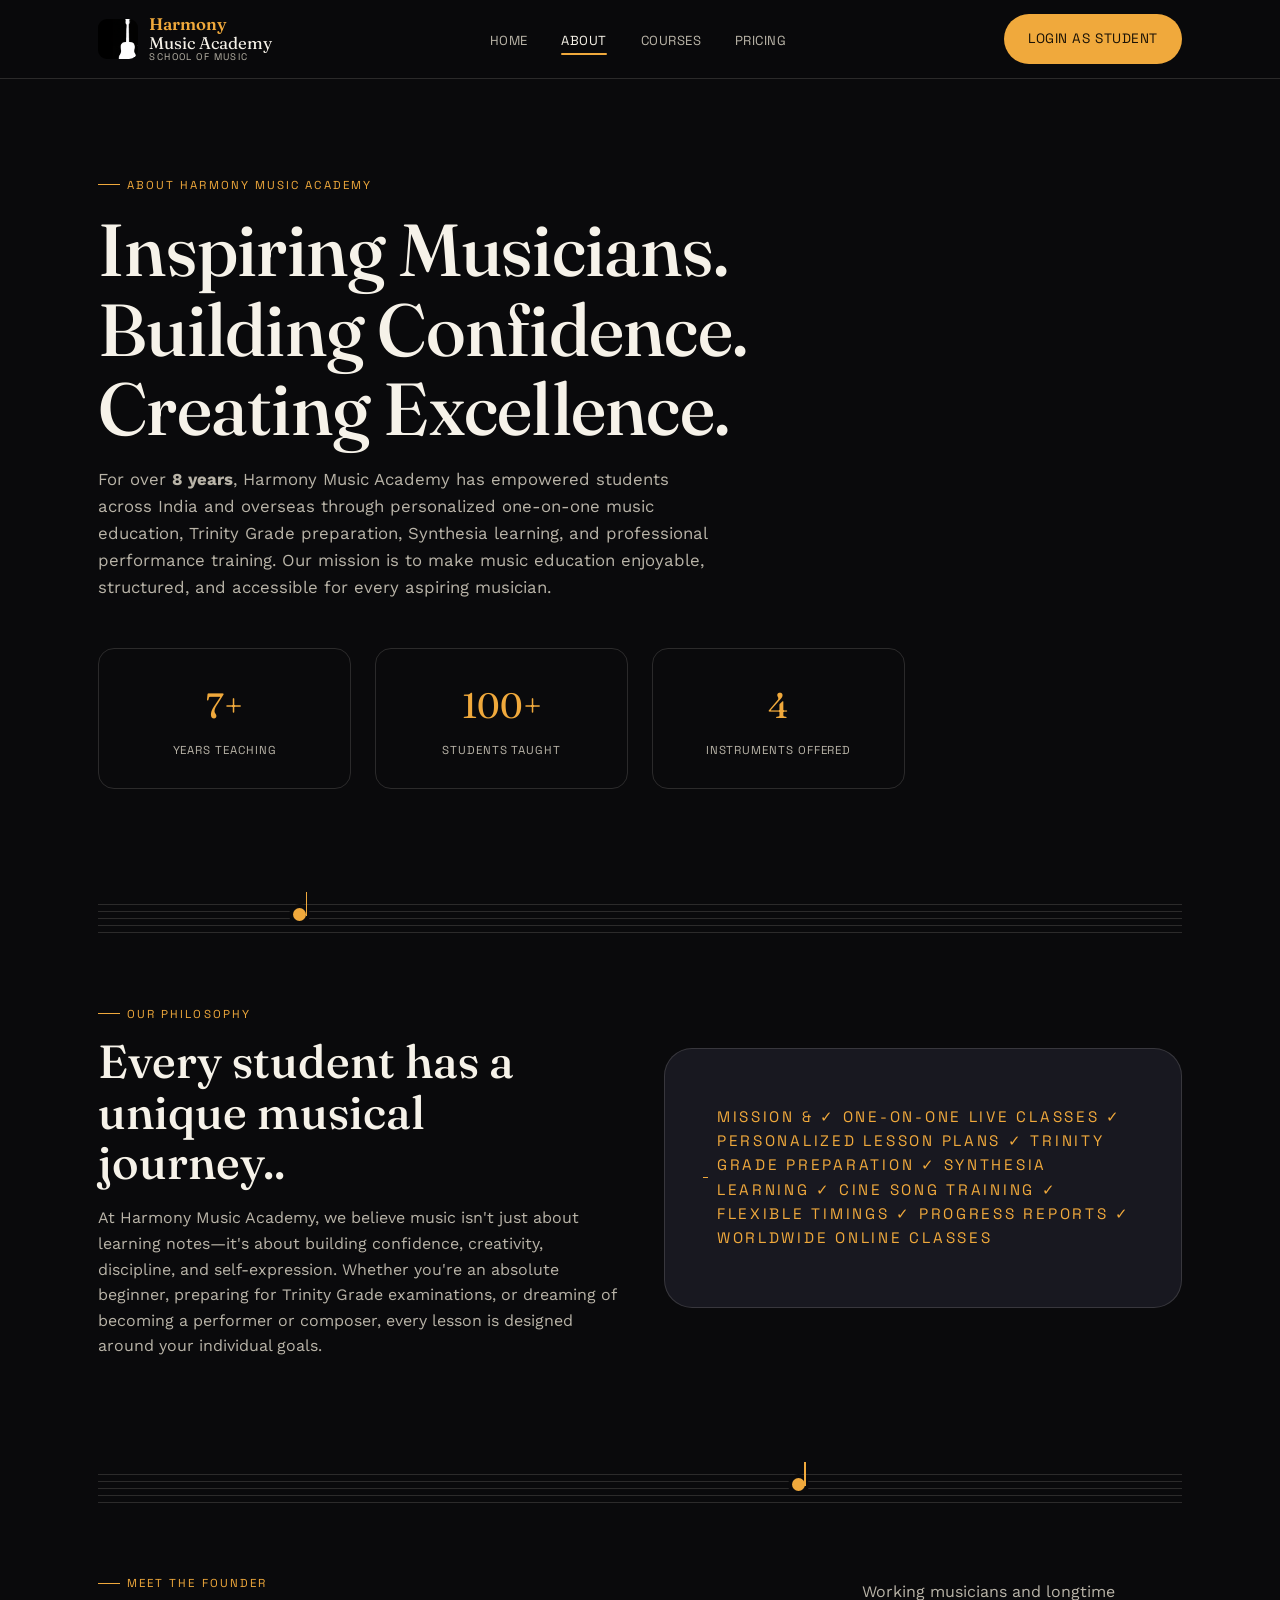
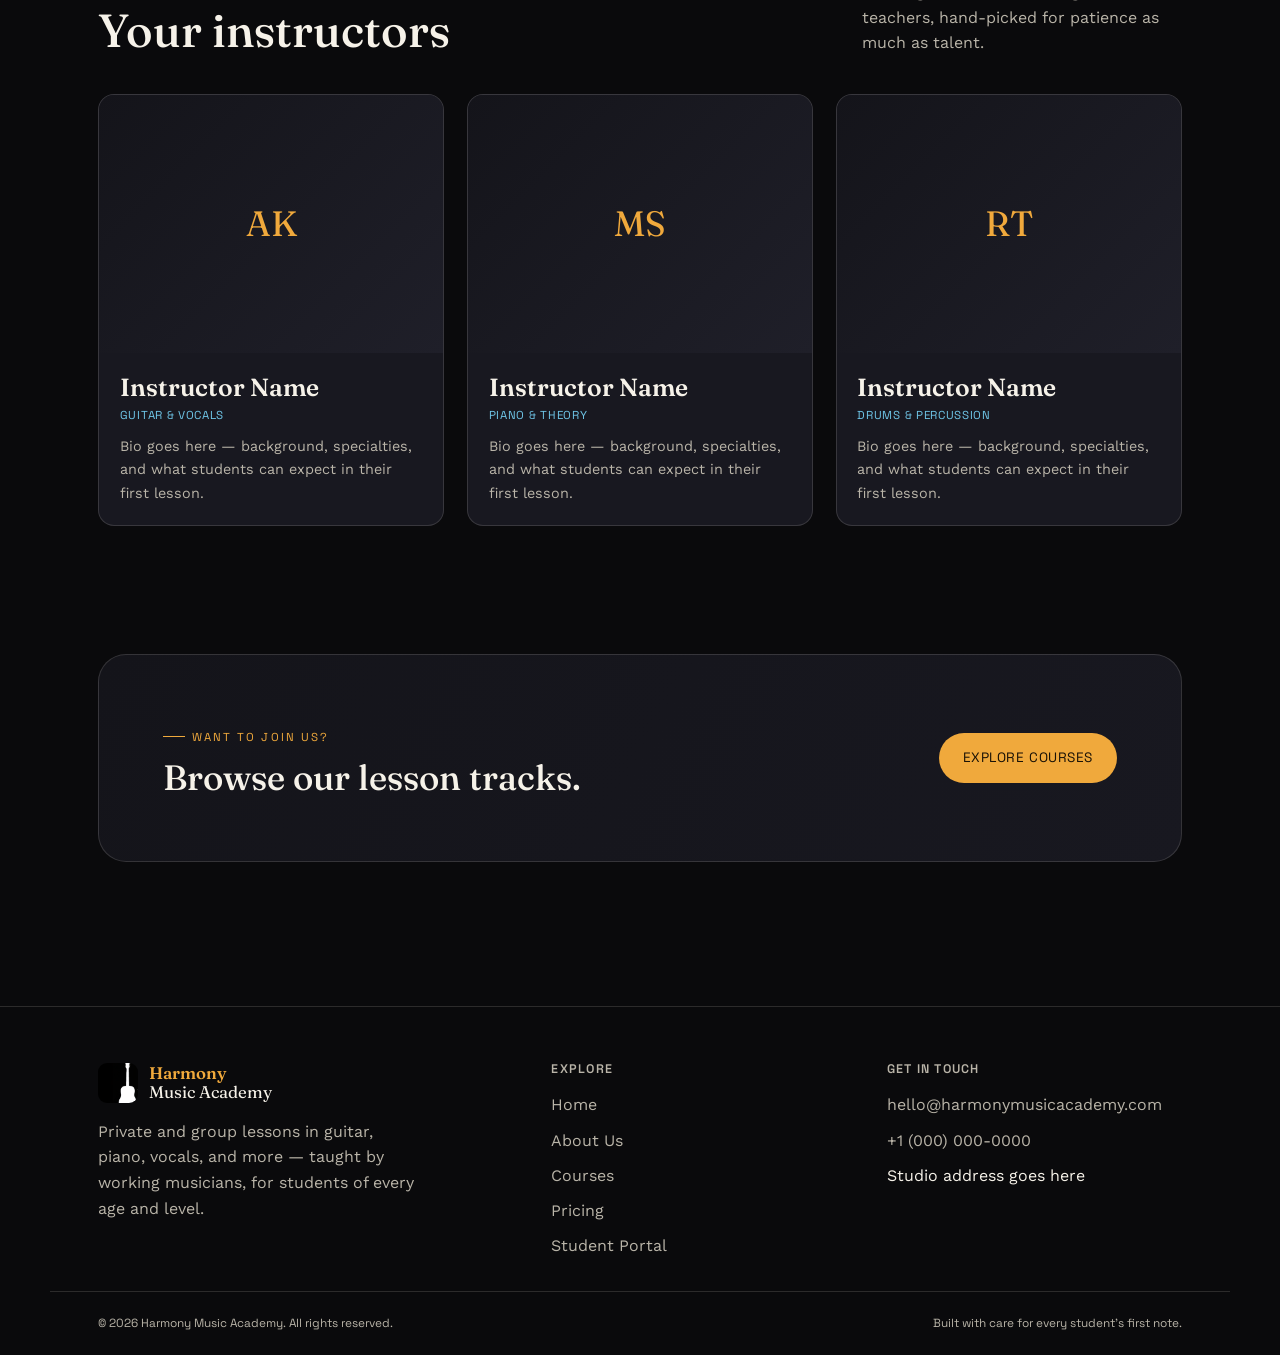
==== about.html @ ecf9c9ae "Update about.html" ====
<!DOCTYPE html>
<html lang="en">
<head>
  <meta charset="UTF-8" />
  <meta name="viewport" content="width=device-width, initial-scale=1.0" />
  <title>About Us — Harmony Music Academy</title>
  <meta name="description" content="The story, mission, and instructors behind Harmony Music Academy." />
  <link rel="icon" href="assets/logo-icon.png" />
  <meta property="og:title" content="Harmony Music Academy" />
  <meta property="og:image" content="assets/logo.png" />
  <meta property="og:type" content="website" />
  <link rel="preconnect" href="https://fonts.googleapis.com">
  <link rel="preconnect" href="https://fonts.gstatic.com" crossorigin>
  <link href="https://fonts.googleapis.com/css2?family=Fraunces:opsz,wght@9..144,400..600&family=Work+Sans:wght@400;500;600&family=Space+Grotesk:wght@400;500&display=swap" rel="stylesheet">
  <link rel="stylesheet" href="css/style.css" />
</head>
<body data-page="about.html">

  <header class="site-header" id="site-header"></header>

  <main>
    <section class="page-hero">
     <span class="eyebrow">About Harmony Music Academy</span>
<h1 style="margin-top:1rem;">
    Inspiring Musicians.<br>
    Building Confidence.<br>
    Creating Excellence.
</h1>

<p class="lede">
    For over <strong>8 years</strong>, Harmony Music Academy has empowered students
    across India and overseas through personalized one-on-one music education,
    Trinity Grade preparation, Synthesia learning, and professional performance
    training. Our mission is to make music education enjoyable, structured,
    and accessible for every aspiring musician.
</p>
    </section>

    <section class="section-pad" style="padding-top:0;">
      <div class="stat-row reveal">
        <!-- EDIT ME: swap in your real numbers -->
        <div class="stat-card"><div class="num">7+</div><div class="label">Years teaching</div></div>
        <div class="stat-card"><div class="num">100+</div><div class="label">Students taught</div></div>
        <div class="stat-card"><div class="num">4</div><div class="label">Instruments offered</div></div>
      </div>
    </section>

    <div class="staff-divider" aria-hidden="true">
      <div class="lines"><span></span><span></span><span></span><span></span><span></span><div class="note" style="left:18%"></div></div>
    </div>

    <section class="section-pad">
      <div class="about-split reveal">
        <div>
          <span class="eyebrow">Our Philosophy</span>
          <h2 style="margin-top:0.9rem;"> Every student has a unique musical journey..</h2>
          <p style="margin-top:1.1rem;">
            <!-- EDIT ME -->
           At Harmony Music Academy, we believe music isn't just about learning notes—it's about building confidence, creativity, discipline, and self-expression.
           Whether you're an absolute beginner, preparing for Trinity Grade examinations, or dreaming of becoming a performer or composer, every lesson is designed around your individual goals.
          </p>
        </div>
        <div style="background:var(--ink-card); border:1px solid var(--line); border-radius:var(--radius-lg); padding:2.4rem; min-height:260px; display:flex; align-items:center; justify-content:center;">
          <span class="eyebrow" style="font-size:0.95rem;">Mission &amp;
✓ One-on-One Live Classes

✓ Personalized Lesson Plans

✓ Trinity Grade Preparation

✓ Synthesia Learning

✓ Cine Song Training

✓ Flexible Timings

✓ Progress Reports

✓ Worldwide Online Classes
          </span>
        </div>
      </div>
    </section>

    <div class="staff-divider" aria-hidden="true">
      <div class="lines"><span></span><span></span><span></span><span></span><span></span><div class="note" style="left:64%"></div></div>
    </div>

    <!-- TEAM — EDIT ME: replace with real instructors (name, role, bio, photo) -->
    <section class="section-pad">
      <div class="section-head reveal">
        <div>
          <span class="eyebrow">Meet the Founder</span>
          <h2 style="margin-top:0.8rem;">Your instructors</h2>
        </div>
        <p style="max-width:320px;">Working musicians and longtime teachers, hand-picked for patience as much as talent.</p>
      </div>
      <div class="team-grid reveal">
        <article class="team-card">
          <div class="team-photo">AK</div>
          <div class="info">
            <h3>Instructor Name</h3>
            <div class="role">Guitar &amp; Vocals</div>
            <p class="bio">Bio goes here — background, specialties, and what students can expect in their first lesson.</p>
          </div>
        </article>
        <article class="team-card">
          <div class="team-photo">MS</div>
          <div class="info">
            <h3>Instructor Name</h3>
            <div class="role">Piano &amp; Theory</div>
            <p class="bio">Bio goes here — background, specialties, and what students can expect in their first lesson.</p>
          </div>
        </article>
        <article class="team-card">
          <div class="team-photo">RT</div>
          <div class="info">
            <h3>Instructor Name</h3>
            <div class="role">Drums &amp; Percussion</div>
            <p class="bio">Bio goes here — background, specialties, and what students can expect in their first lesson.</p>
          </div>
        </article>
      </div>
    </section>

    <section class="section-pad">
      <div class="cta-band reveal">
        <div>
          <span class="eyebrow">Want to join us?</span>
          <h2 style="margin-top:0.8rem; font-size:clamp(1.6rem,3vw,2.2rem);">Browse our lesson tracks.</h2>
        </div>
        <div class="hero-actions" style="margin-top:0;">
          <a href="courses.html" class="btn btn-primary">Explore Courses</a>
        </div>
      </div>
    </section>
  </main>

  <footer class="site-footer" id="site-footer"></footer>

  <script src="js/config.js"></script>
  <script src="js/sheets.js"></script>
  <script src="js/main.js"></script>
</body>
</html>
---- css/style.css ----
/* ===========================================================
   HARMONY MUSIC ACADEMY — Design System
   Palette pulled from the brand mark: ink black, brass gold,
   ivory, and the pale "music-note" blue.
   Signature device: hairline "staff lines" mark every section
   transition, echoing a five-line musical staff.
   =========================================================== */

:root {
  /* Color */
  --ink: #0a0a0c;
  --ink-raised: #14141a;
  --ink-card: #181820;
  --gold: #f0a93c;
  --gold-soft: #f8d9a0;
  --ivory: #f6f2e9;
  --ivory-dim: #b9b4a8;
  --blue-note: #6fc6e8;
  --line: rgba(246, 242, 233, 0.14);
  --line-strong: rgba(246, 242, 233, 0.28);
  --shadow: rgba(0, 0, 0, 0.45);

  /* Type */
  --font-display: 'Fraunces', 'Iowan Old Style', Georgia, serif;
  --font-body: 'Work Sans', -apple-system, BlinkMacSystemFont, sans-serif;
  --font-utility: 'Space Grotesk', monospace;

  /* Layout */
  --max-width: 1180px;
  --gutter: clamp(1.25rem, 4vw, 3rem);
  --radius-sm: 10px;
  --radius-md: 16px;
  --radius-lg: 28px;
  --ease: cubic-bezier(0.16, 1, 0.3, 1);
}

@media (prefers-reduced-motion: reduce) {
  *, *::before, *::after {
    animation-duration: 0.001ms !important;
    animation-iteration-count: 1 !important;
    transition-duration: 0.001ms !important;
    scroll-behavior: auto !important;
  }
}

* { box-sizing: border-box; }
html { scroll-behavior: smooth; }

body {
  margin: 0;
  background: var(--ink);
  color: var(--ivory);
  font-family: var(--font-body);
  font-size: 16px;
  line-height: 1.6;
  -webkit-font-smoothing: antialiased;
}

img { max-width: 100%; display: block; }

a { color: inherit; text-decoration: none; }

:focus-visible {
  outline: 2px solid var(--gold);
  outline-offset: 3px;
  border-radius: 4px;
}

.wrap {
  max-width: var(--max-width);
  margin: 0 auto;
  padding-left: var(--gutter);
  padding-right: var(--gutter);
}

section { position: relative; }

h1, h2, h3, h4 {
  font-family: var(--font-display);
  font-weight: 600;
  line-height: 1.08;
  margin: 0;
  color: var(--ivory);
}

h1 { font-size: clamp(2.6rem, 6vw, 4.6rem); font-weight: 500; letter-spacing: -0.01em; }
h2 { font-size: clamp(1.9rem, 4vw, 2.9rem); font-weight: 500; }
h3 { font-size: clamp(1.25rem, 2.2vw, 1.55rem); font-weight: 600; }

p { margin: 0; color: var(--ivory-dim); }

.italic-accent { font-style: italic; color: var(--gold); }

.eyebrow {
  font-family: var(--font-utility);
  text-transform: uppercase;
  letter-spacing: 0.18em;
  font-size: 0.72rem;
  color: var(--gold);
  display: inline-flex;
  align-items: center;
  gap: 0.6em;
}
.eyebrow::before {
  content: '';
  width: 22px;
  height: 1px;
  background: var(--gold);
  display: inline-block;
}

/* ===================== BUTTONS ===================== */
.btn {
  font-family: var(--font-utility);
  font-size: 0.85rem;
  letter-spacing: 0.04em;
  text-transform: uppercase;
  display: inline-flex;
  align-items: center;
  justify-content: center;
  gap: 0.5em;
  padding: 0.95em 1.7em;
  border-radius: 999px;
  border: 1px solid transparent;
  cursor: pointer;
  transition: transform 0.35s var(--ease), background 0.3s, color 0.3s, border-color 0.3s;
  white-space: nowrap;
}
.btn:hover { transform: translateY(-2px); }

.btn-primary {
  background: var(--gold);
  color: #1a1206;
}
.btn-primary:hover { background: var(--gold-soft); }

.btn-outline {
  background: transparent;
  color: var(--ivory);
  border-color: var(--line-strong);
}
.btn-outline:hover { border-color: var(--gold); color: var(--gold); }

.btn-ghost {
  background: transparent;
  color: var(--blue-note);
  padding: 0.5em 0;
}
.btn-ghost::after { content: '→'; margin-left: 0.4em; transition: margin-left 0.3s; }
.btn-ghost:hover::after { margin-left: 0.7em; }

/* ===================== NAV ===================== */
.site-header {
  position: sticky;
  top: 0;
  z-index: 100;
  background: rgba(10, 10, 12, 0.82);
  backdrop-filter: blur(14px);
  border-bottom: 1px solid var(--line);
}
.nav {
  display: flex;
  align-items: center;
  justify-content: space-between;
  padding: 0.9rem var(--gutter);
  max-width: var(--max-width);
  margin: 0 auto;
}
.nav-brand { display: flex; align-items: center; gap: 0.7rem; }
.nav-brand img { height: 40px; width: 40px; border-radius: 9px; }
.nav-brand-text { font-family: var(--font-display); font-size: 1.05rem; line-height: 1.1; }
.nav-brand-text strong { color: var(--gold); font-weight: 600; }
.nav-brand-text span { display: block; font-family: var(--font-utility); font-size: 0.6rem; letter-spacing: 0.15em; color: var(--ivory-dim); text-transform: uppercase; }

.nav-links {
  display: flex;
  align-items: center;
  gap: 2.1rem;
  list-style: none;
  margin: 0; padding: 0;
}
.nav-links a {
  font-family: var(--font-utility);
  font-size: 0.82rem;
  letter-spacing: 0.04em;
  text-transform: uppercase;
  color: var(--ivory-dim);
  position: relative;
  padding: 0.3rem 0;
  transition: color 0.25s;
}
.nav-links a:hover, .nav-links a.active { color: var(--ivory); }
.nav-links a.active::after {
  content: '';
  position: absolute;
  left: 0; right: 0; bottom: -2px;
  height: 2px;
  background: var(--gold);
  border-radius: 2px;
}

.nav-actions { display: flex; align-items: center; gap: 1rem; }
.nav-toggle {
  display: none;
  background: none; border: 1px solid var(--line-strong); border-radius: 8px;
  color: var(--ivory); width: 42px; height: 42px; cursor: pointer; font-size: 1.1rem;
}

@media (max-width: 880px) {
  .nav-links { position: fixed; inset: 64px 0 0 0; flex-direction: column; justify-content: flex-start; padding: 2.5rem var(--gutter); gap: 1.6rem; background: var(--ink); transform: translateX(100%); transition: transform 0.4s var(--ease); }
  .nav-links.open { transform: translateX(0); }
  .nav-links a { font-size: 1.1rem; }
  .nav-toggle { display: inline-flex; align-items: center; justify-content: center; }
  .nav-actions .btn-primary { display: none; }
  .nav-links .mobile-portal-btn { display: inline-flex; margin-top: 0.5rem; }
}
@media (min-width: 881px) {
  .mobile-portal-btn { display: none; }
}

/* ===================== STAFF-LINE DIVIDER (signature device) ===================== */
.staff-divider {
  display: flex;
  flex-direction: column;
  gap: 6px;
  max-width: var(--max-width);
  margin: 0 auto;
  padding: 3.2rem var(--gutter) 0;
}
.staff-divider .lines { position: relative; height: 28px; }
.staff-divider .lines span {
  position: absolute;
  left: 0; right: 0;
  height: 1px;
  background: var(--line);
}
.staff-divider .lines span:nth-child(1) { top: 0; }
.staff-divider .lines span:nth-child(2) { top: 7px; }
.staff-divider .lines span:nth-child(3) { top: 14px; }
.staff-divider .lines span:nth-child(4) { top: 21px; }
.staff-divider .lines span:nth-child(5) { top: 28px; }
.staff-divider .note {
  position: absolute;
  top: 4px;
  width: 13px; height: 13px;
  background: var(--gold);
  border-radius: 50%;
  box-shadow: 0 0 0 4px var(--ink);
}
.staff-divider .note::after {
  content: '';
  position: absolute;
  right: -1px; top: -16px;
  width: 1.5px; height: 24px;
  background: var(--gold);
}

/* ===================== EQUALIZER (hero signature motion) ===================== */
.equalizer { display: flex; align-items: flex-end; gap: 5px; height: 90px; }
.equalizer span {
  width: 5px;
  border-radius: 3px;
  background: linear-gradient(180deg, var(--gold), var(--blue-note));
  animation: bounce 1.4s ease-in-out infinite;
}
.equalizer span:nth-child(odd) { animation-duration: 1.1s; }
.equalizer span:nth-child(1){ animation-delay: -0.1s; }
.equalizer span:nth-child(2){ animation-delay: -0.7s; }
.equalizer span:nth-child(3){ animation-delay: -0.3s; }
.equalizer span:nth-child(4){ animation-delay: -1.0s; }
.equalizer span:nth-child(5){ animation-delay: -0.5s; }
.equalizer span:nth-child(6){ animation-delay: -0.9s; }
.equalizer span:nth-child(7){ animation-delay: -0.2s; }
.equalizer span:nth-child(8){ animation-delay: -0.6s; }
@keyframes bounce {
  0%, 100% { height: 14%; opacity: 0.55; }
  50% { height: 100%; opacity: 1; }
}

/* ===================== HERO ===================== */
.hero {
  padding: clamp(3.5rem, 8vw, 7rem) var(--gutter) 4rem;
  display: grid;
  grid-template-columns: 1.2fr 0.8fr;
  gap: 3rem;
  align-items: center;
  max-width: var(--max-width);
  margin: 0 auto;
}
.hero-copy p.lede { font-size: 1.1rem; max-width: 480px; margin-top: 1.3rem; }
.hero-actions { display: flex; gap: 1rem; margin-top: 2.2rem; flex-wrap: wrap; }
.hero-visual {
  background: radial-gradient(circle at 30% 20%, rgba(240,169,60,0.16), transparent 60%), var(--ink-raised);
  border: 1px solid var(--line);
  border-radius: var(--radius-lg);
  padding: 2.4rem;
  display: flex;
  flex-direction: column;
  justify-content: space-between;
  min-height: 320px;
}
.hero-visual .tag { font-family: var(--font-utility); font-size: 0.7rem; letter-spacing: 0.15em; text-transform: uppercase; color: var(--ivory-dim); }
@media (max-width: 880px) {
  .hero { grid-template-columns: 1fr; }
}

/* ===================== SECTION HEADERS ===================== */
.section-head { display: flex; justify-content: space-between; align-items: flex-end; gap: 1.5rem; margin-bottom: 2.4rem; flex-wrap: wrap; }
.section-pad { padding: 4rem var(--gutter); max-width: var(--max-width); margin: 0 auto; }

/* ===================== NEWS ===================== */
.news-scroll {
  display: flex;
  gap: 1.4rem;
  overflow-x: auto;
  padding-bottom: 1rem;
  scroll-snap-type: x proximity;
}
.news-scroll::-webkit-scrollbar { height: 6px; }
.news-scroll::-webkit-scrollbar-thumb { background: var(--line-strong); border-radius: 6px; }

.news-card {
  flex: 0 0 320px;
  scroll-snap-align: start;
  background: var(--ink-card);
  border: 1px solid var(--line);
  border-radius: var(--radius-md);
  padding: 1.7rem;
  transition: border-color 0.3s, transform 0.3s var(--ease);
}
.news-card:hover { border-color: var(--line-strong); transform: translateY(-4px); }
.news-card .date { font-family: var(--font-utility); font-size: 0.72rem; letter-spacing: 0.1em; text-transform: uppercase; color: var(--blue-note); }
.news-card h3 { margin-top: 0.7rem; }
.news-card .subtitle { color: var(--gold-soft); font-size: 0.92rem; margin-top: 0.3rem; }
.news-card p.desc { margin-top: 0.8rem; font-size: 0.93rem; }

.empty-state {
  border: 1px dashed var(--line-strong);
  border-radius: var(--radius-md);
  padding: 2.2rem;
  color: var(--ivory-dim);
  font-size: 0.92rem;
}

/* ===================== TESTIMONIALS ===================== */
.testi-grid {
  display: grid;
  grid-template-columns: repeat(3, 1fr);
  gap: 1.4rem;
}
@media (max-width: 980px) { .testi-grid { grid-template-columns: repeat(2, 1fr); } }
@media (max-width: 640px) { .testi-grid { grid-template-columns: 1fr; } }

.testi-card {
  background: var(--ink-card);
  border: 1px solid var(--line);
  border-radius: var(--radius-md);
  padding: 1.8rem;
}
.testi-card .stars { color: var(--gold); letter-spacing: 0.1em; font-size: 0.95rem; }
.testi-card .quote { margin-top: 0.9rem; font-size: 0.97rem; color: var(--ivory); }
.testi-card .name { margin-top: 1.1rem; font-family: var(--font-utility); font-size: 0.78rem; letter-spacing: 0.05em; color: var(--ivory-dim); text-transform: uppercase; }

.testi-card { display: flex; flex-direction: column; }
.testi-card .quote { flex: 1; }
.testi-foot { display: flex; align-items: center; justify-content: space-between; margin-top: 1.1rem; gap: 1rem; }

.video-pill {
  flex: 0 0 auto;
  display: inline-flex;
  align-items: center;
  gap: 0.45em;
  background: rgba(240,169,60,0.12);
  border: 1px solid rgba(240,169,60,0.4);
  color: var(--gold-soft);
  font-family: var(--font-utility);
  font-size: 0.68rem;
  letter-spacing: 0.06em;
  text-transform: uppercase;
  padding: 0.5em 0.9em;
  border-radius: 999px;
  cursor: pointer;
  transition: background 0.25s, transform 0.25s;
}
.video-pill:hover { background: rgba(240,169,60,0.22); transform: translateY(-1px); }
.video-pill .dot {
  width: 8px; height: 8px; border-radius: 50%;
  background: var(--gold);
}

.video-row {
  display: flex;
  gap: 1.6rem;
  margin-top: 2.6rem;
  flex-wrap: wrap;
}
.vinyl {
  position: relative;
  width: 150px;
  height: 150px;
  border-radius: 50%;
  background:
    radial-gradient(circle at center, var(--ink-card) 0 22%, transparent 22.3%),
    repeating-radial-gradient(circle, #1d1d26 0 2px, #14141a 2px 4px);
  border: 1px solid var(--line-strong);
  cursor: pointer;
  display: flex;
  align-items: center;
  justify-content: center;
  transition: transform 0.35s var(--ease);
  flex: 0 0 auto;
}
.vinyl:hover { transform: scale(1.05) rotate(8deg); }
.vinyl .play-icon {
  width: 0; height: 0;
  border-top: 9px solid transparent;
  border-bottom: 9px solid transparent;
  border-left: 14px solid var(--gold);
  z-index: 2;
}
.vinyl .label {
  position: absolute;
  bottom: -1.7rem;
  left: 50%; transform: translateX(-50%);
  font-family: var(--font-utility);
  font-size: 0.72rem;
  color: var(--ivory-dim);
  white-space: nowrap;
  text-transform: uppercase;
  letter-spacing: 0.04em;
}

.modal-overlay {
  position: fixed; inset: 0;
  background: rgba(5,5,7,0.88);
  display: none;
  align-items: center;
  justify-content: center;
  z-index: 1000;
  padding: var(--gutter);
}
.modal-overlay.open { display: flex; }
.modal-box {
  width: min(900px, 100%);
  aspect-ratio: 16/9;
  background: #000;
  border-radius: var(--radius-md);
  overflow: hidden;
  border: 1px solid var(--line-strong);
  position: relative;
}
.modal-box iframe { width: 100%; height: 100%; border: 0; }
.modal-close {
  position: absolute;
  top: -3rem; right: 0;
  background: none; border: 1px solid var(--line-strong); color: var(--ivory);
  width: 38px; height: 38px; border-radius: 50%; cursor: pointer; font-size: 1rem;
}

/* ===================== CTA BAND ===================== */
.cta-band {
  margin: 0 auto;
  max-width: var(--max-width);
  background: linear-gradient(120deg, var(--ink-raised), var(--ink-card));
  border: 1px solid var(--line);
  border-radius: var(--radius-lg);
  padding: clamp(2.4rem, 5vw, 4rem);
  display: flex;
  justify-content: space-between;
  align-items: center;
  gap: 2rem;
  flex-wrap: wrap;
}

/* ===================== FOOTER ===================== */
.site-footer { border-top: 1px solid var(--line); margin-top: 5rem; }
.footer-grid {
  display: grid;
  grid-template-columns: 1.4fr 1fr 1fr;
  gap: 2.5rem;
  padding: 3.5rem var(--gutter) 2rem;
  max-width: var(--max-width);
  margin: 0 auto;
}
@media (max-width: 720px) { .footer-grid { grid-template-columns: 1fr; } }
.footer-grid h4 { font-family: var(--font-utility); font-size: 0.78rem; letter-spacing: 0.1em; text-transform: uppercase; color: var(--ivory-dim); margin-bottom: 1rem; }
.footer-grid ul { list-style: none; margin: 0; padding: 0; display: flex; flex-direction: column; gap: 0.6rem; }
.footer-grid ul a { color: var(--ivory-dim); transition: color 0.25s; }
.footer-grid ul a:hover { color: var(--gold); }
.footer-bottom {
  border-top: 1px solid var(--line);
  padding: 1.4rem var(--gutter);
  max-width: var(--max-width);
  margin: 0 auto;
  display: flex;
  justify-content: space-between;
  flex-wrap: wrap;
  gap: 0.8rem;
  font-family: var(--font-utility);
  font-size: 0.74rem;
  color: var(--ivory-dim);
}

/* ===================== GENERIC PAGE HERO (sub-pages) ===================== */
.page-hero {
  padding: clamp(3rem, 7vw, 5.5rem) var(--gutter) 3rem;
  max-width: var(--max-width);
  margin: 0 auto;
}
.page-hero p.lede { max-width: 620px; margin-top: 1.1rem; font-size: 1.05rem; }

/* ===================== COURSES ===================== */
.course-grid {
  display: grid;
  grid-template-columns: repeat(3, 1fr);
  gap: 1.4rem;
}
@media (max-width: 980px) { .course-grid { grid-template-columns: repeat(2, 1fr); } }
@media (max-width: 640px) { .course-grid { grid-template-columns: 1fr; } }

.course-card {
  background: var(--ink-card);
  border: 1px solid var(--line);
  border-radius: var(--radius-md);
  padding: 1.9rem;
  transition: border-color 0.3s, transform 0.3s var(--ease);
}
.course-card:hover { border-color: var(--gold); transform: translateY(-4px); }
.course-card .track {
  font-family: var(--font-utility);
  font-size: 0.7rem;
  letter-spacing: 0.12em;
  text-transform: uppercase;
  color: var(--blue-note);
}
.course-card h3 { margin-top: 0.6rem; }
.course-card .meta-list { list-style: none; margin: 1.1rem 0 0; padding: 0; display: flex; flex-direction: column; gap: 0.5rem; }
.course-card .meta-list li { display: flex; justify-content: space-between; gap: 1rem; font-size: 0.88rem; border-top: 1px solid var(--line); padding-top: 0.5rem; }
.course-card .meta-list li span:first-child { color: var(--ivory-dim); font-family: var(--font-utility); font-size: 0.72rem; text-transform: uppercase; letter-spacing: 0.05em; }
.course-card .meta-list li span:last-child { color: var(--ivory); text-align: right; }

/* ===================== PRICING ===================== */
.pricing-grid {
  display: grid;
  grid-template-columns: repeat(3, 1fr);
  gap: 1.5rem;
  align-items: stretch;
}
@media (max-width: 980px) { .pricing-grid { grid-template-columns: repeat(2, 1fr); } }
@media (max-width: 640px) { .pricing-grid { grid-template-columns: 1fr; } }

.price-card {
  background: var(--ink-card);
  border: 1px solid var(--line);
  border-top: 3px solid var(--gold);
  border-radius: var(--radius-md);
  padding: 2.2rem;
  display: flex;
  flex-direction: column;
}
.price-card .level { font-family: var(--font-utility); text-transform: uppercase; letter-spacing: 0.1em; font-size: 0.78rem; color: var(--blue-note); }
.price-card .price { font-family: var(--font-display); font-size: 2.4rem; color: var(--ivory); margin-top: 0.6rem; }
.price-card .price small { font-family: var(--font-body); font-size: 0.85rem; color: var(--ivory-dim); }
.price-card ul { list-style: none; margin: 1.6rem 0 0; padding: 0; display: flex; flex-direction: column; gap: 0.75rem; flex: 1; }
.price-card ul li { font-size: 0.92rem; padding-left: 1.4rem; position: relative; }
.price-card ul li::before { content: '♪'; position: absolute; left: 0; color: var(--gold); }
.price-card .btn { margin-top: 1.8rem; }

/* ===================== ABOUT ===================== */
.about-split {
  display: grid;
  grid-template-columns: 1fr 1fr;
  gap: 3rem;
  align-items: center;
}
@media (max-width: 880px) { .about-split { grid-template-columns: 1fr; } }

.stat-row { display: grid; grid-template-columns: repeat(4, 1fr); gap: 1.5rem; }
@media (max-width: 720px) { .stat-row { grid-template-columns: repeat(2, 1fr); } }
.stat-card { text-align: center; padding: 1.8rem 1rem; border: 1px solid var(--line); border-radius: var(--radius-md); }
.stat-card .num { font-family: var(--font-display); font-size: 2.2rem; color: var(--gold); }
.stat-card .label { font-family: var(--font-utility); font-size: 0.72rem; text-transform: uppercase; letter-spacing: 0.08em; color: var(--ivory-dim); margin-top: 0.4rem; }

.team-grid { display: grid; grid-template-columns: repeat(3, 1fr); gap: 1.4rem; }
@media (max-width: 880px) { .team-grid { grid-template-columns: repeat(2, 1fr); } }
@media (max-width: 560px) { .team-grid { grid-template-columns: 1fr; } }
.team-card { background: var(--ink-card); border: 1px solid var(--line); border-radius: var(--radius-md); overflow: hidden; }
.team-photo { width: 100%; aspect-ratio: 4/3; background: linear-gradient(135deg, var(--ink-raised), #1f1f29); display: flex; align-items: center; justify-content: center; font-family: var(--font-display); font-size: 2.2rem; color: var(--gold); }
.team-card .info { padding: 1.3rem; }
.team-card .role { font-family: var(--font-utility); font-size: 0.72rem; text-transform: uppercase; letter-spacing: 0.06em; color: var(--blue-note); margin-top: 0.3rem; }
.team-card p.bio { margin-top: 0.7rem; font-size: 0.9rem; }
.reveal { opacity: 0; transform: translateY(18px); transition: opacity 0.7s var(--ease), transform 0.7s var(--ease); }
.reveal.in-view { opacity: 1; transform: translateY(0); }

.skeleton {
  background: linear-gradient(90deg, var(--ink-card) 25%, var(--ink-raised) 37%, var(--ink-card) 63%);
  background-size: 400% 100%;
  animation: shimmer 1.4s infinite linear;
  border-radius: var(--radius-md);
  min-height: 120px;
}
@keyframes shimmer { 0% { background-position: 100% 0; } 100% { background-position: 0 0; } }
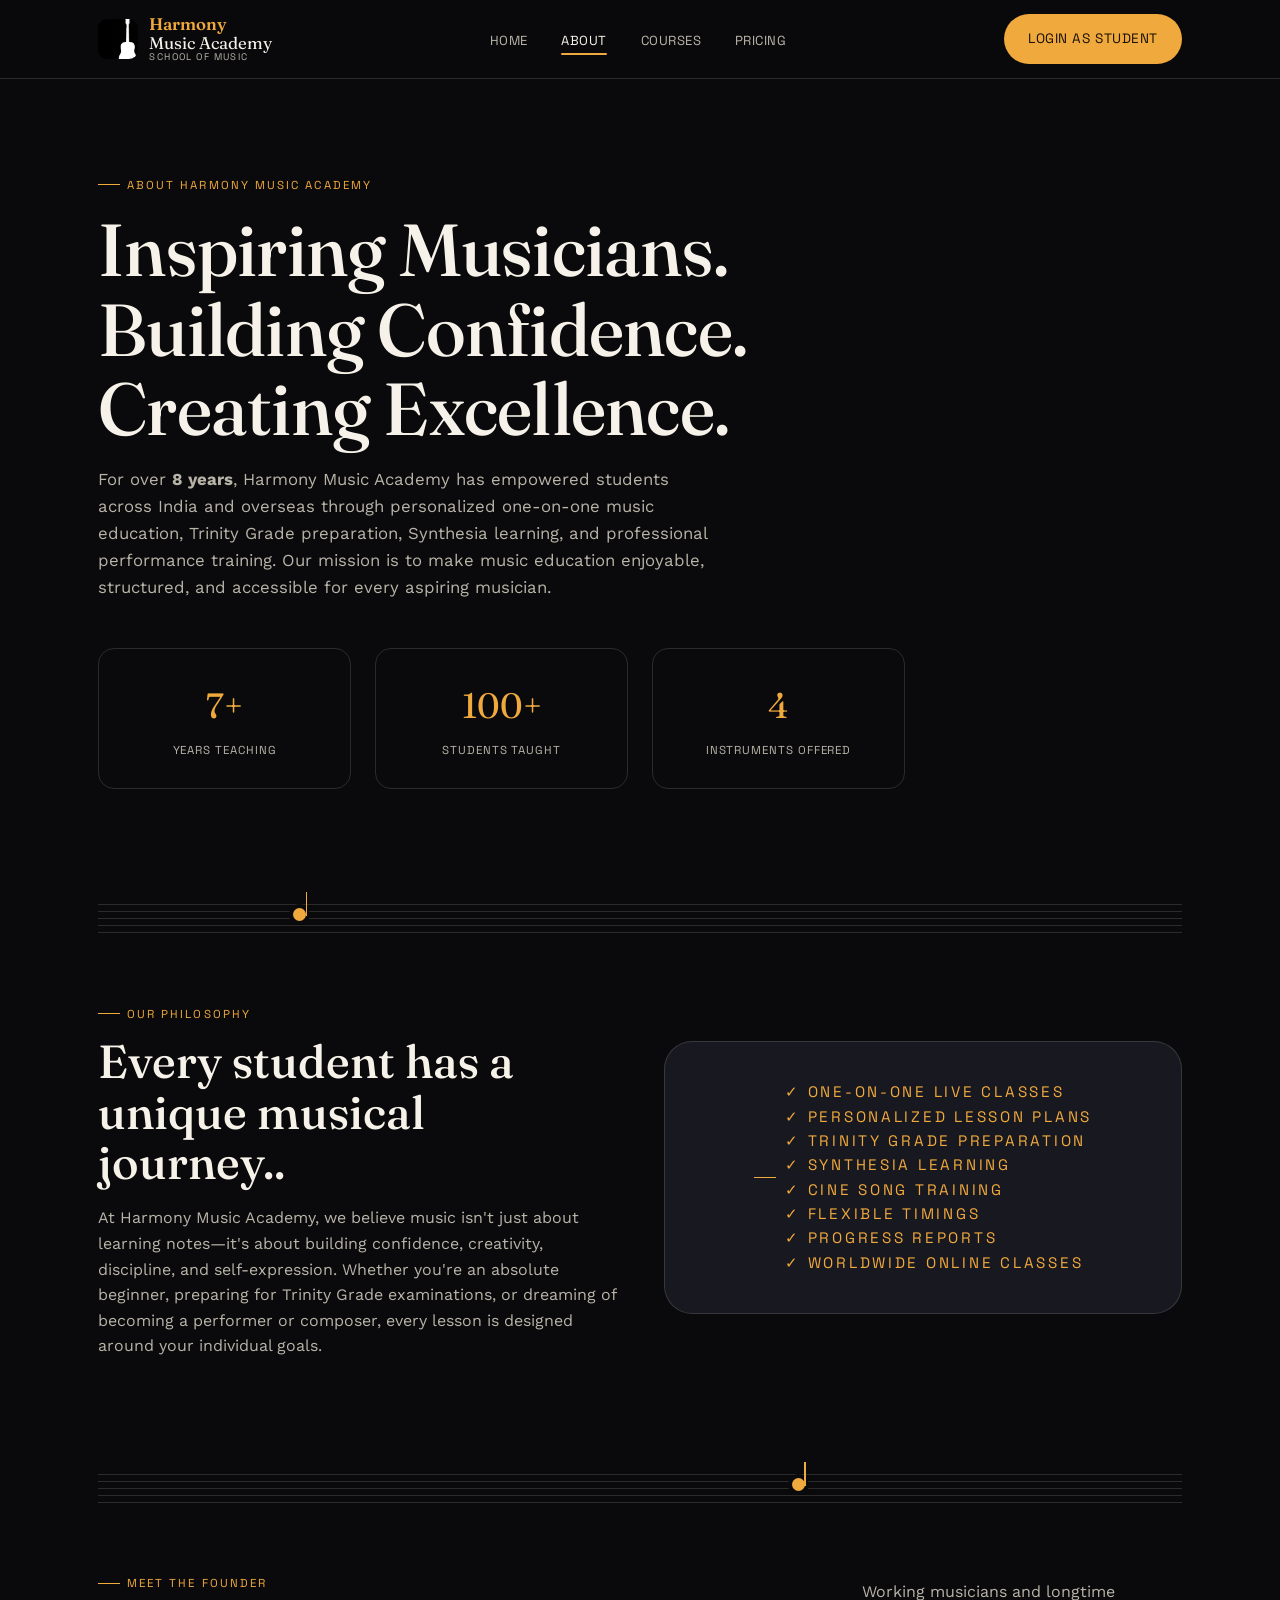
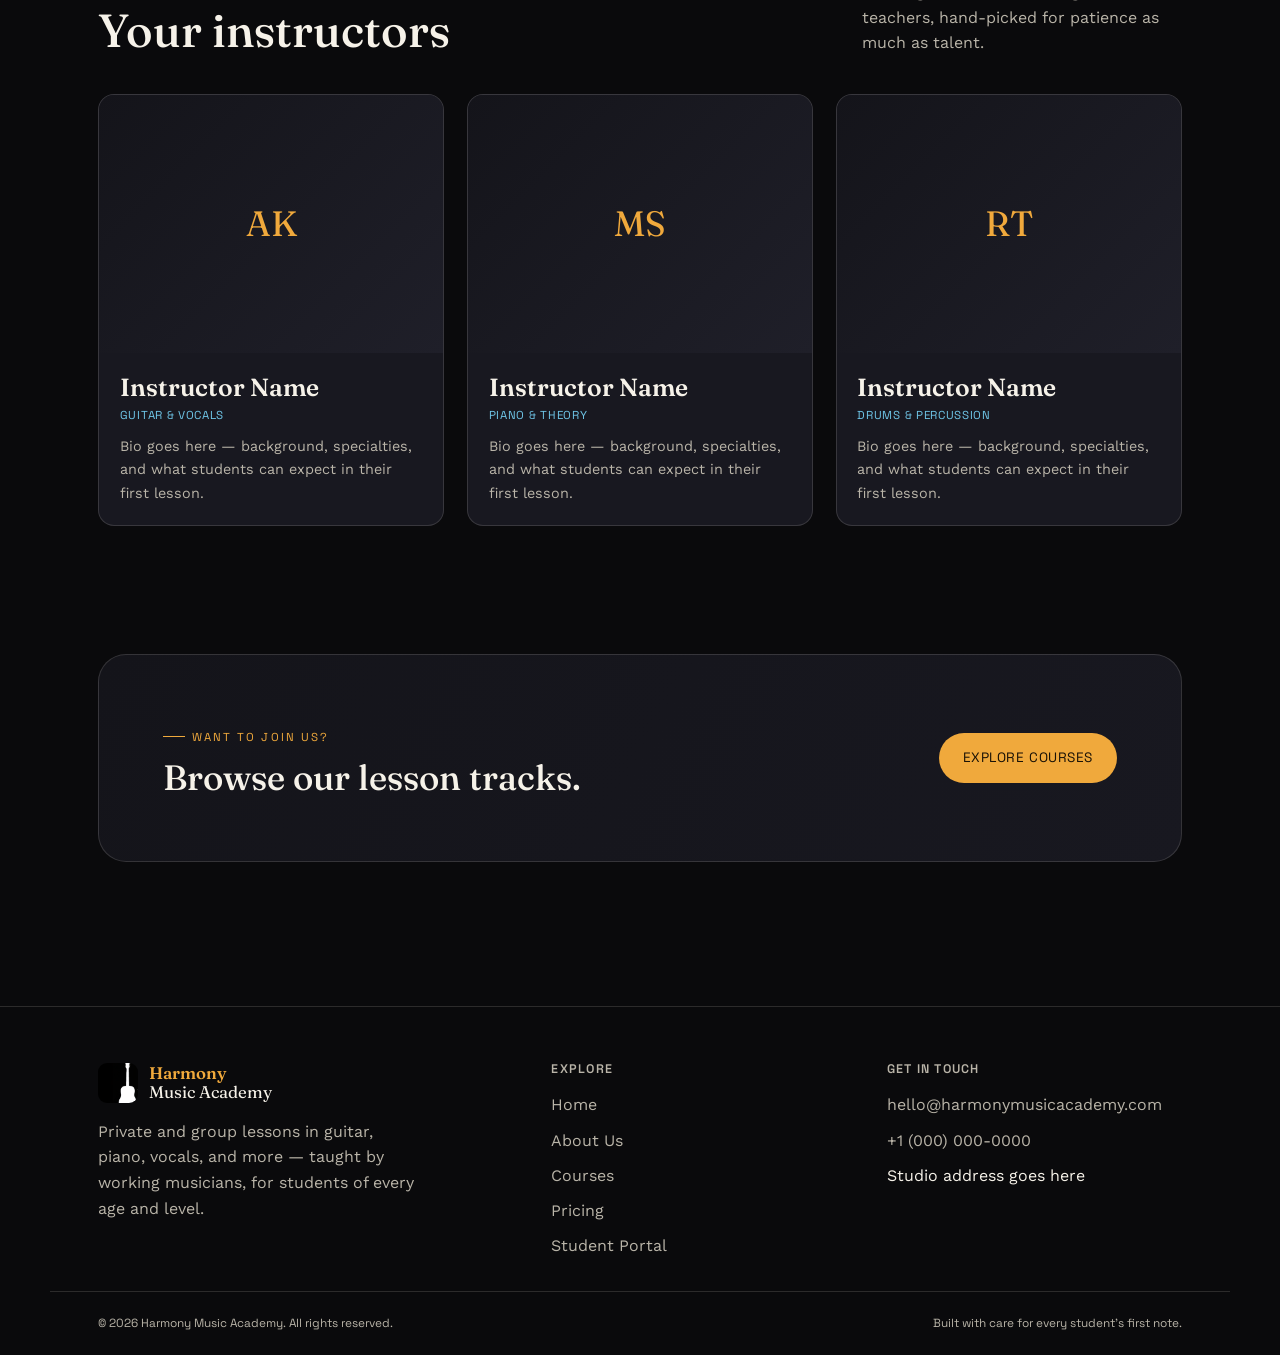
==== commit 53f18b39: "Update about.html" ====
--- a/about.html
+++ b/about.html
@@ -61,22 +61,22 @@
           </p>
         </div>
         <div style="background:var(--ink-card); border:1px solid var(--line); border-radius:var(--radius-lg); padding:2.4rem; min-height:260px; display:flex; align-items:center; justify-content:center;">
-          <span class="eyebrow" style="font-size:0.95rem;">Mission &amp;
-✓ One-on-One Live Classes
+          <span class="eyebrow" style="font-size:0.95rem;">
+✓ One-on-One Live Classes <br>
 
-✓ Personalized Lesson Plans
+✓ Personalized Lesson Plans <br>
 
-✓ Trinity Grade Preparation
+✓ Trinity Grade Preparation <br>
 
-✓ Synthesia Learning
+✓ Synthesia Learning <br>
 
-✓ Cine Song Training
+✓ Cine Song Training <br>
 
-✓ Flexible Timings
+✓ Flexible Timings <br>
 
-✓ Progress Reports
+✓ Progress Reports <br>
 
-✓ Worldwide Online Classes
+✓ Worldwide Online Classes <br>
           </span>
         </div>
       </div>
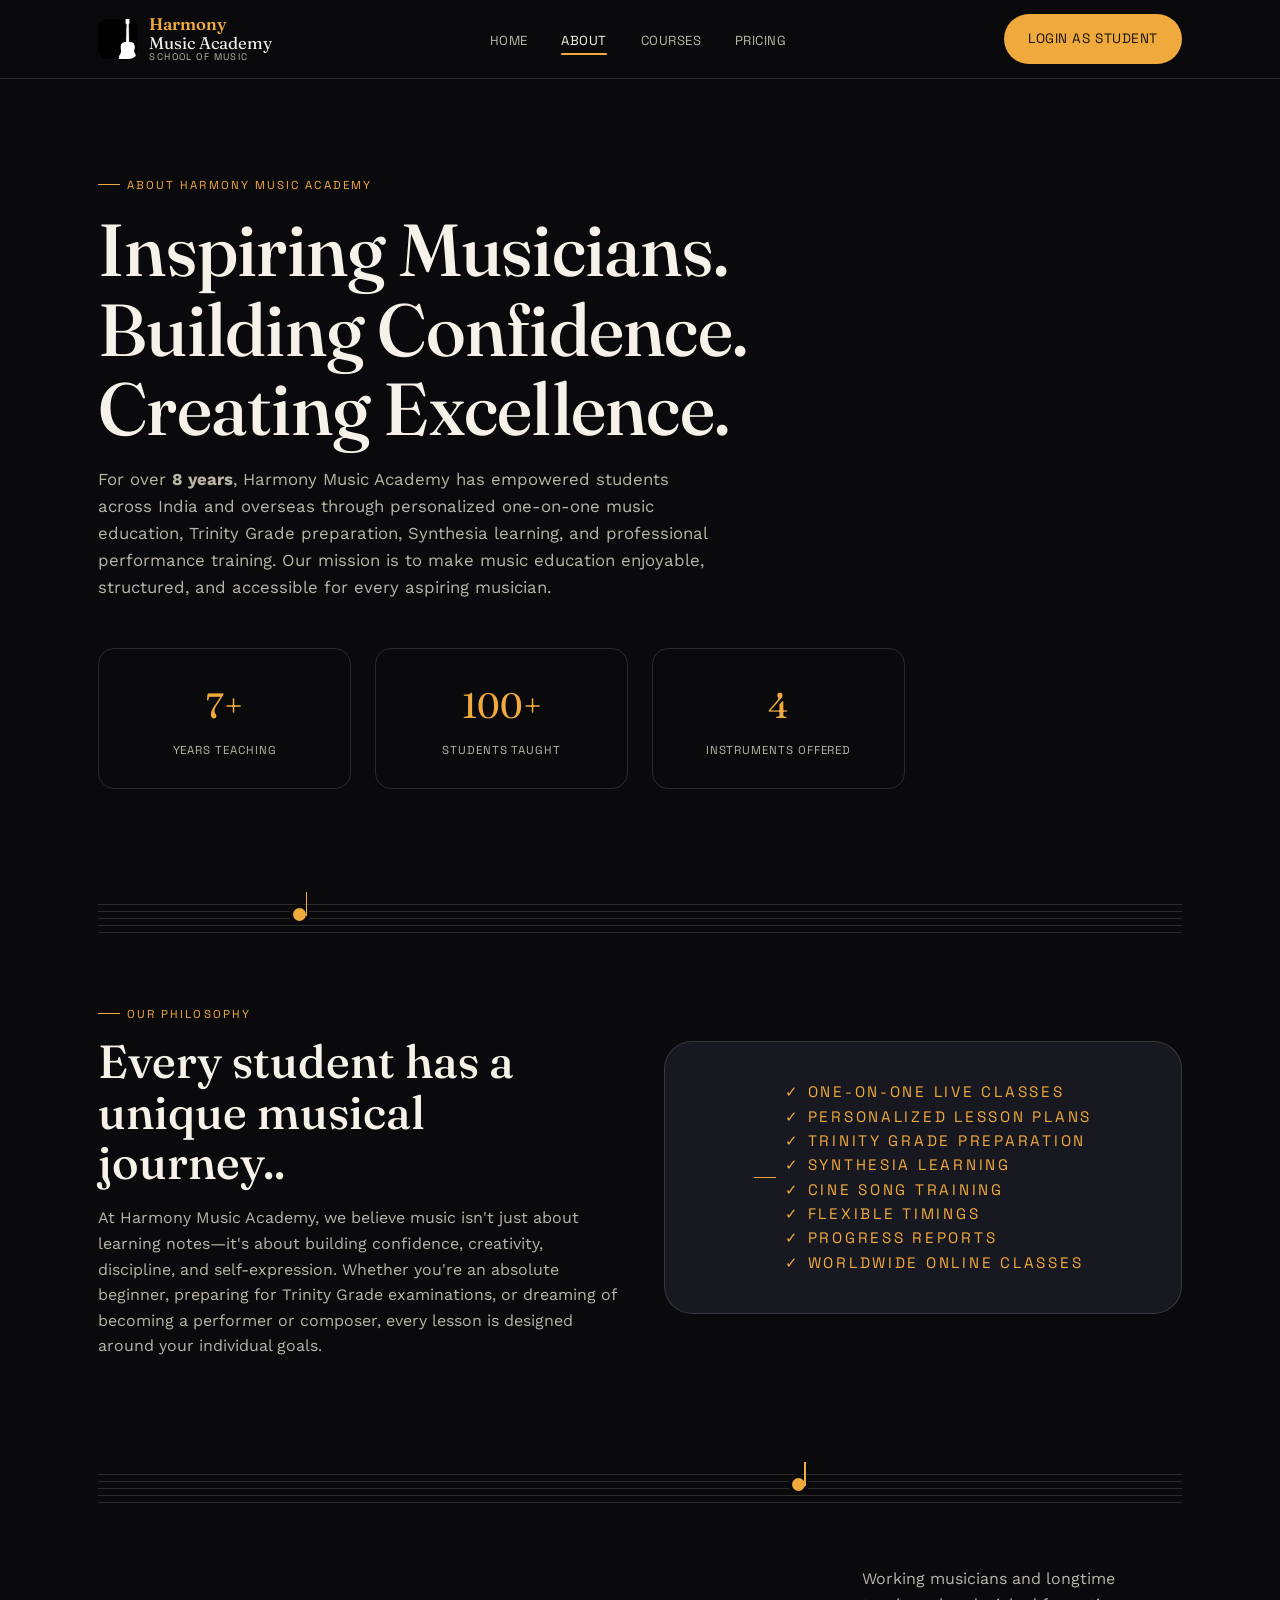
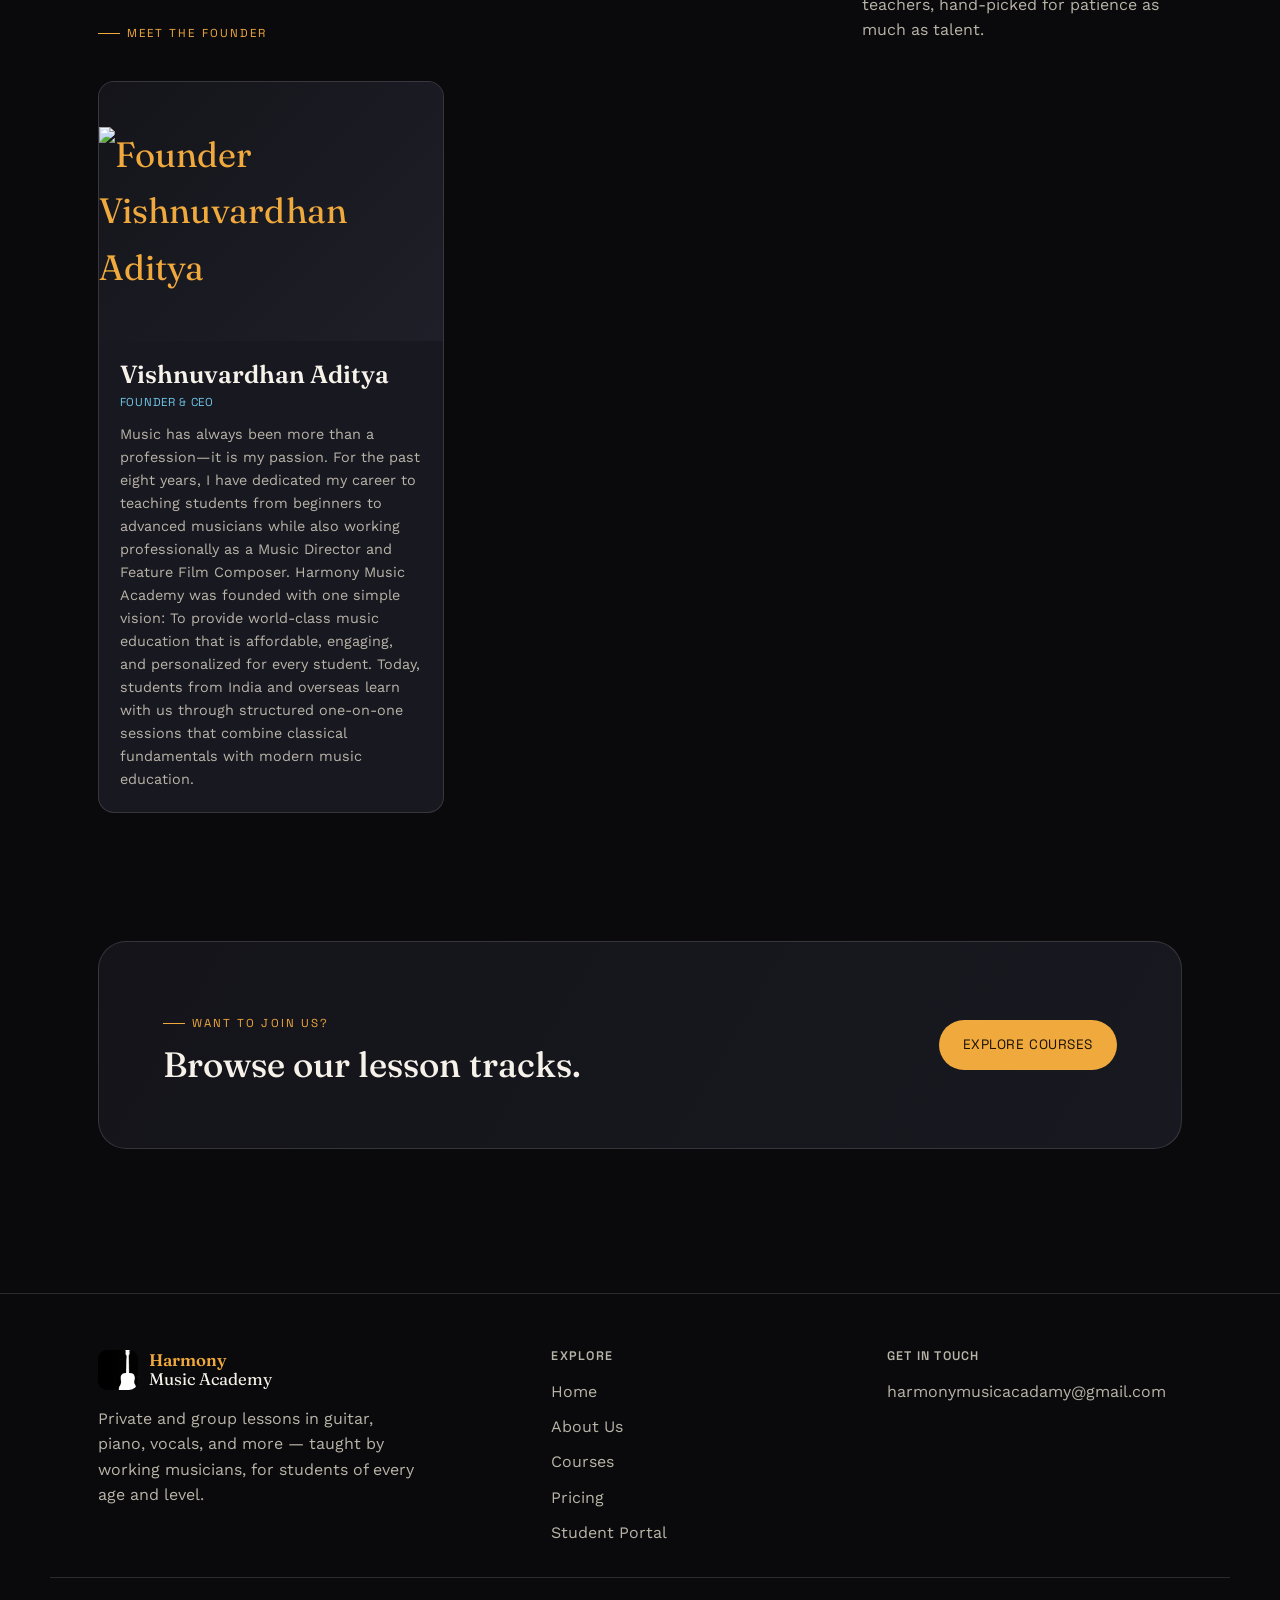
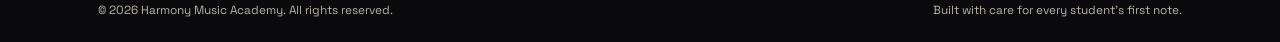
==== commit 292dc8f0: "Update about.html" ====
--- a/about.html
+++ b/about.html
@@ -91,36 +91,27 @@
       <div class="section-head reveal">
         <div>
           <span class="eyebrow">Meet the Founder</span>
-          <h2 style="margin-top:0.8rem;">Your instructors</h2>
         </div>
         <p style="max-width:320px;">Working musicians and longtime teachers, hand-picked for patience as much as talent.</p>
       </div>
       <div class="team-grid reveal">
         <article class="team-card">
-          <div class="team-photo">AK</div>
+          <div class="team-photo"> <img src "https://drive.google.com/file/d/19w1vQiD8qtRmhc-QEYF5tAPZRx_OgKN-/view?usp=sharing" alt="Founder Vishnuvardhan Aditya"> </div>
           <div class="info">
-            <h3>Instructor Name</h3>
-            <div class="role">Guitar &amp; Vocals</div>
-            <p class="bio">Bio goes here — background, specialties, and what students can expect in their first lesson.</p>
+            <h3>Vishnuvardhan Aditya</h3>
+            <div class="role">Founder &amp; CEO</div>
+            <p class="bio">
+              Music has always been more than a profession—it is my passion.
+
+For the past eight years, I have dedicated my career to teaching students from beginners to advanced musicians while also working professionally as a Music Director and Feature Film Composer.
+
+Harmony Music Academy was founded with one simple vision:
+
+To provide world-class music education that is affordable, engaging, and personalized for every student.
+
+Today, students from India and overseas learn with us through structured one-on-one sessions that combine classical fundamentals with modern music education.</p>
           </div>
         </article>
-        <article class="team-card">
-          <div class="team-photo">MS</div>
-          <div class="info">
-            <h3>Instructor Name</h3>
-            <div class="role">Piano &amp; Theory</div>
-            <p class="bio">Bio goes here — background, specialties, and what students can expect in their first lesson.</p>
-          </div>
-        </article>
-        <article class="team-card">
-          <div class="team-photo">RT</div>
-          <div class="info">
-            <h3>Instructor Name</h3>
-            <div class="role">Drums &amp; Percussion</div>
-            <p class="bio">Bio goes here — background, specialties, and what students can expect in their first lesson.</p>
-          </div>
-        </article>
-      </div>
     </section>
 
     <section class="section-pad">
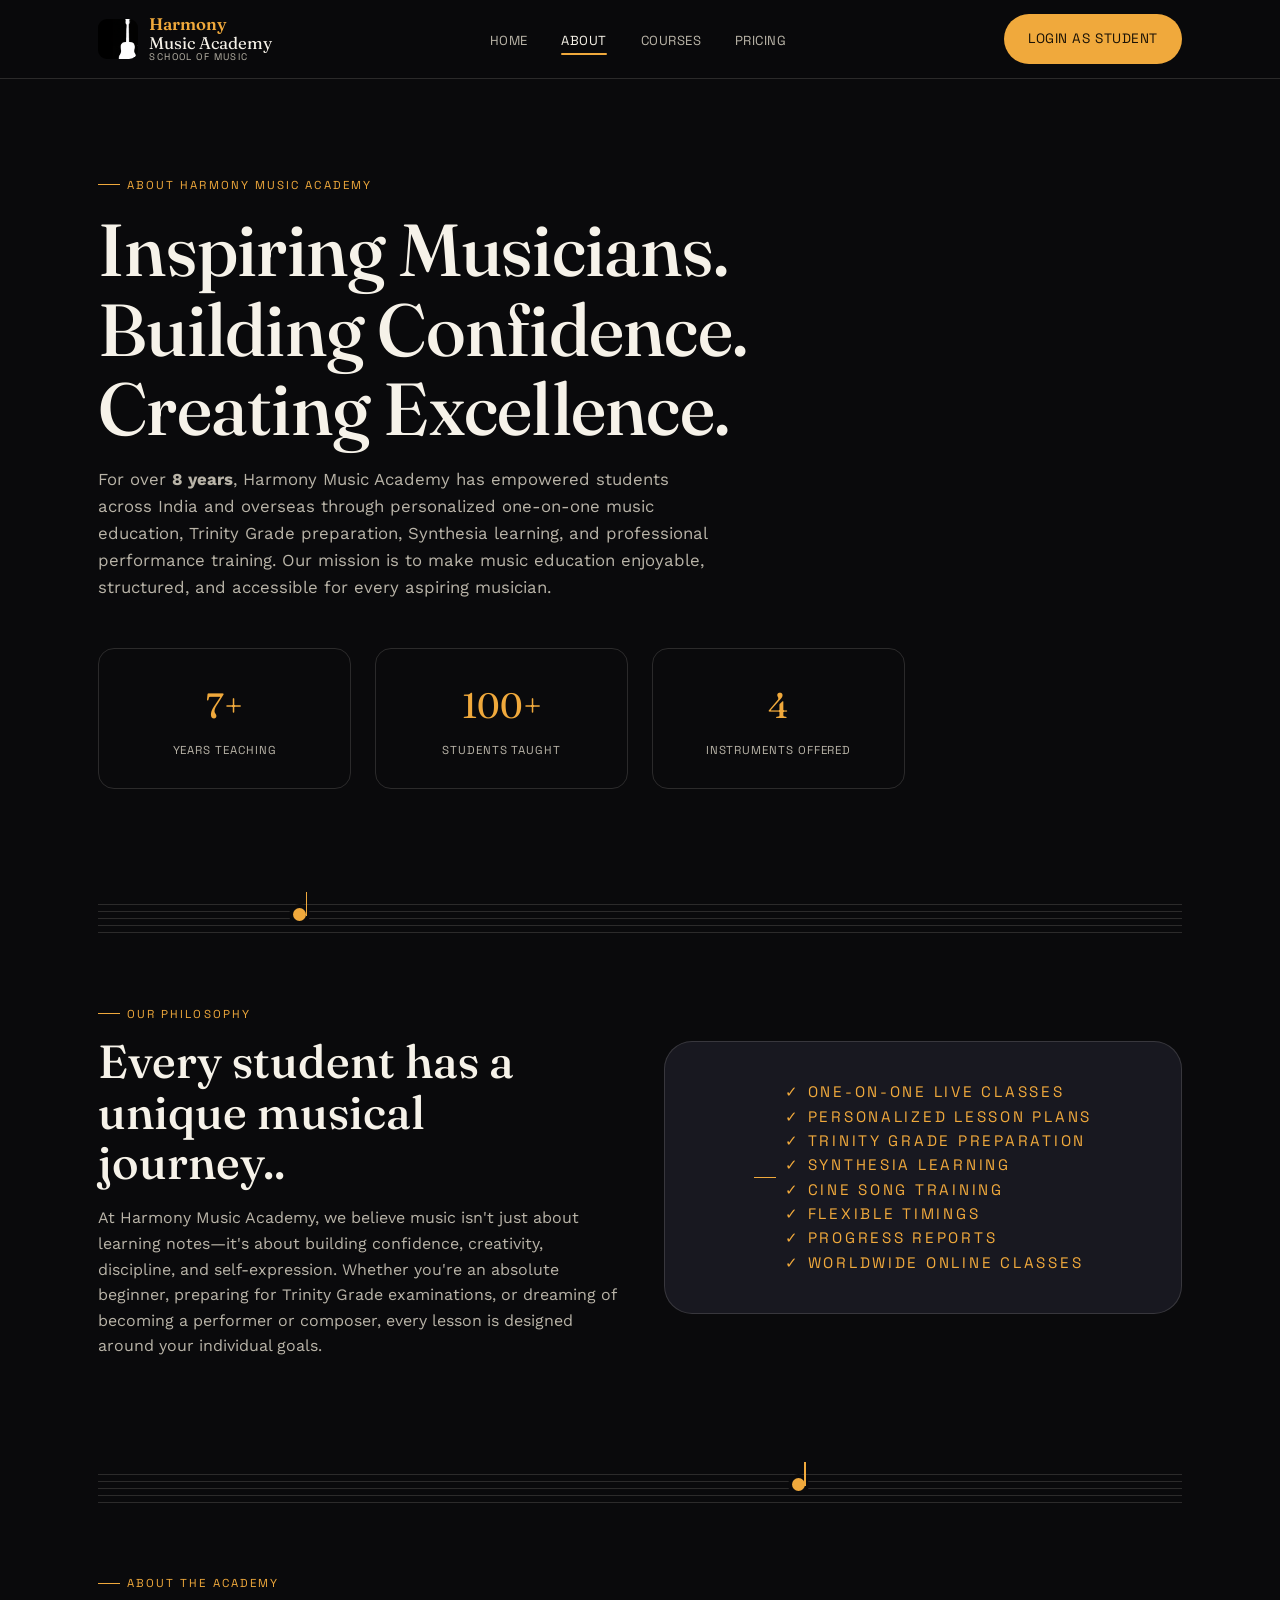
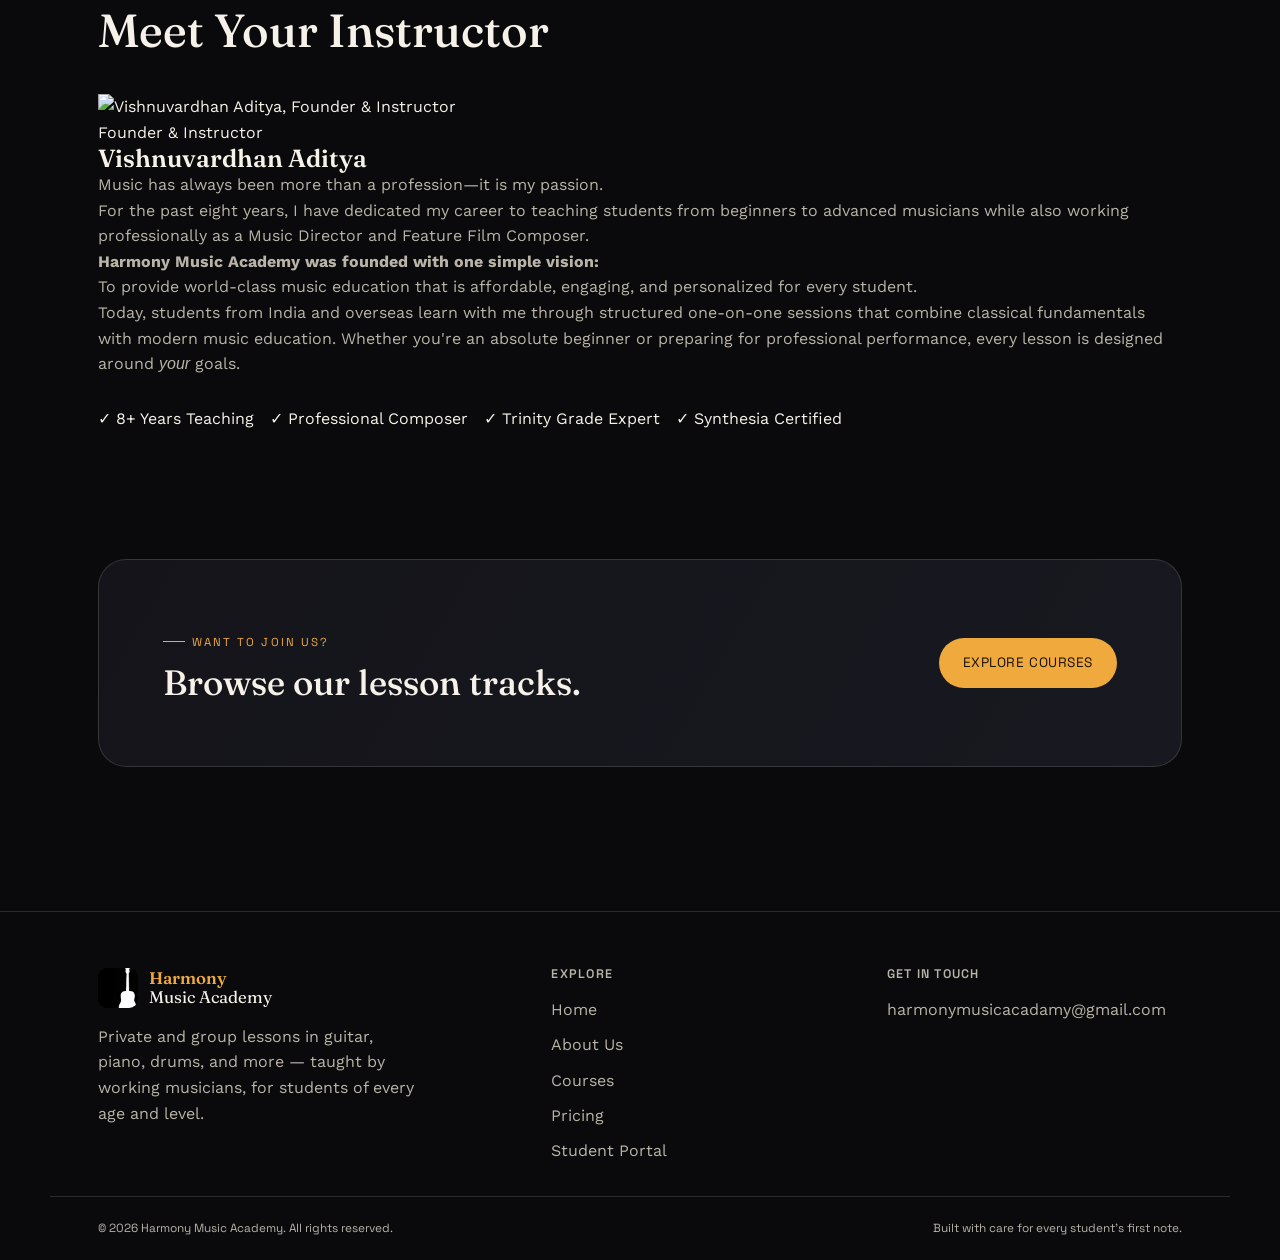
==== commit 4afe8981: "Update about.html" ====
--- a/about.html
+++ b/about.html
@@ -86,32 +86,44 @@
       <div class="lines"><span></span><span></span><span></span><span></span><span></span><div class="note" style="left:64%"></div></div>
     </div>
 
-    <!-- TEAM — EDIT ME: replace with real instructors (name, role, bio, photo) -->
+<!-- FOUNDER SOLO — Full-width prominent section -->
     <section class="section-pad">
       <div class="section-head reveal">
         <div>
-          <span class="eyebrow">Meet the Founder</span>
+          <span class="eyebrow">About the Academy</span>
+          <h2 style="margin-top:0.8rem;">Meet Your Instructor</h2>
         </div>
-        <p style="max-width:320px;">Working musicians and longtime teachers, hand-picked for patience as much as talent.</p>
       </div>
-      <div class="team-grid reveal">
-        <article class="team-card">
-          <div class="team-photo"> <img src "https://drive.google.com/file/d/19w1vQiD8qtRmhc-QEYF5tAPZRx_OgKN-/view?usp=sharing" alt="Founder Vishnuvardhan Aditya"> </div>
-          <div class="info">
-            <h3>Vishnuvardhan Aditya</h3>
-            <div class="role">Founder &amp; CEO</div>
-            <p class="bio">
-              Music has always been more than a profession—it is my passion.
 
-For the past eight years, I have dedicated my career to teaching students from beginners to advanced musicians while also working professionally as a Music Director and Feature Film Composer.
-
-Harmony Music Academy was founded with one simple vision:
-
-To provide world-class music education that is affordable, engaging, and personalized for every student.
-
-Today, students from India and overseas learn with us through structured one-on-one sessions that combine classical fundamentals with modern music education.</p>
+      <!-- SOLO FOUNDER CARD — Full-width, image + bio side-by-side -->
+      <article class="founder-solo reveal">
+        <div class="founder-solo-image">
+          <img src="https://drive.google.com/thumbnail?id=19w1vQiD8qtRmhc-QEYF5tAPZRx_OgKN-&sz=w1000" alt="Vishnuvardhan Aditya, Founder &amp; Instructor" />
+          <div class="founder-badge-large">Founder &amp; Instructor</div>
+        </div>
+        <div class="founder-solo-content">
+          <h3>Vishnuvardhan Aditya</h3>
+          <p class="bio">
+            Music has always been more than a profession—it is my passion.
+          </p>
+          <p class="bio">
+            For the past eight years, I have dedicated my career to teaching students from beginners to advanced musicians while also working professionally as a Music Director and Feature Film Composer.
+          </p>
+          <p class="bio">
+            <strong>Harmony Music Academy was founded with one simple vision:</strong><br>
+            To provide world-class music education that is affordable, engaging, and personalized for every student.
+          </p>
+          <p class="bio">
+            Today, students from India and overseas learn with me through structured one-on-one sessions that combine classical fundamentals with modern music education. Whether you're an absolute beginner or preparing for professional performance, every lesson is designed around <em>your</em> goals.
+          </p>
+          <div class="highlights" style="margin-top:1.8rem; display:flex; flex-wrap:wrap; gap:1rem;">
+            <div class="highlight-badge">✓ 8+ Years Teaching</div>
+            <div class="highlight-badge">✓ Professional Composer</div>
+            <div class="highlight-badge">✓ Trinity Grade Expert</div>
+            <div class="highlight-badge">✓ Synthesia Certified</div>
           </div>
-        </article>
+        </div>
+      </article>
     </section>
 
     <section class="section-pad">
--- a/css/style.css
+++ b/css/style.css
@@ -539,6 +539,52 @@
 .course-card .meta-list li span:first-child { color: var(--ivory-dim); font-family: var(--font-utility); font-size: 0.72rem; text-transform: uppercase; letter-spacing: 0.05em; }
 .course-card .meta-list li span:last-child { color: var(--ivory); text-align: right; }
 
+/* ===================== REGIONAL PRICING SELECTOR ===================== */
+.region-selector {
+  display: flex;
+  align-items: center;
+  gap: 1.5rem;
+  margin-bottom: 2.4rem;
+  flex-wrap: wrap;
+  justify-content: center;
+  padding: 1.6rem;
+  background: var(--ink-card);
+  border: 1px solid var(--line);
+  border-radius: var(--radius-md);
+}
+.region-label {
+  font-family: var(--font-utility);
+  font-size: 0.78rem;
+  letter-spacing: 0.08em;
+  text-transform: uppercase;
+  color: var(--ivory-dim);
+}
+.region-buttons {
+  display: flex;
+  gap: 0.8rem;
+}
+.region-btn {
+  background: transparent;
+  border: 1px solid var(--line-strong);
+  color: var(--ivory-dim);
+  font-family: var(--font-utility);
+  font-size: 0.85rem;
+  letter-spacing: 0.05em;
+  padding: 0.7em 1.4em;
+  border-radius: 999px;
+  cursor: pointer;
+  transition: all 0.3s var(--ease);
+}
+.region-btn:hover {
+  border-color: var(--gold);
+  color: var(--ivory);
+}
+.region-btn.active {
+  background: var(--gold);
+  color: #1a1206;
+  border-color: var(--gold);
+}
+
 /* ===================== PRICING ===================== */
 .pricing-grid {
   display: grid;
@@ -561,7 +607,7 @@
 .price-card .level { font-family: var(--font-utility); text-transform: uppercase; letter-spacing: 0.1em; font-size: 0.78rem; color: var(--blue-note); }
 .price-card .price { font-family: var(--font-display); font-size: 2.4rem; color: var(--ivory); margin-top: 0.6rem; }
 .price-card .price small { font-family: var(--font-body); font-size: 0.85rem; color: var(--ivory-dim); }
-.price-card ul { list-style: none; margin: 1.6rem 0 0; padding: 0; display: flex; flex-direction: column; gap: 0.75rem; flex: 1; }
+.price-card ul { list-style: none; margin: 1.6rem 0 0; padding: 0; display: flex; flex-direction: column; gap: 0.75rem; flex: 1; min-height: 40px; }
 .price-card ul li { font-size: 0.92rem; padding-left: 1.4rem; position: relative; }
 .price-card ul li::before { content: '♪'; position: absolute; left: 0; color: var(--gold); }
 .price-card .btn { margin-top: 1.8rem; }
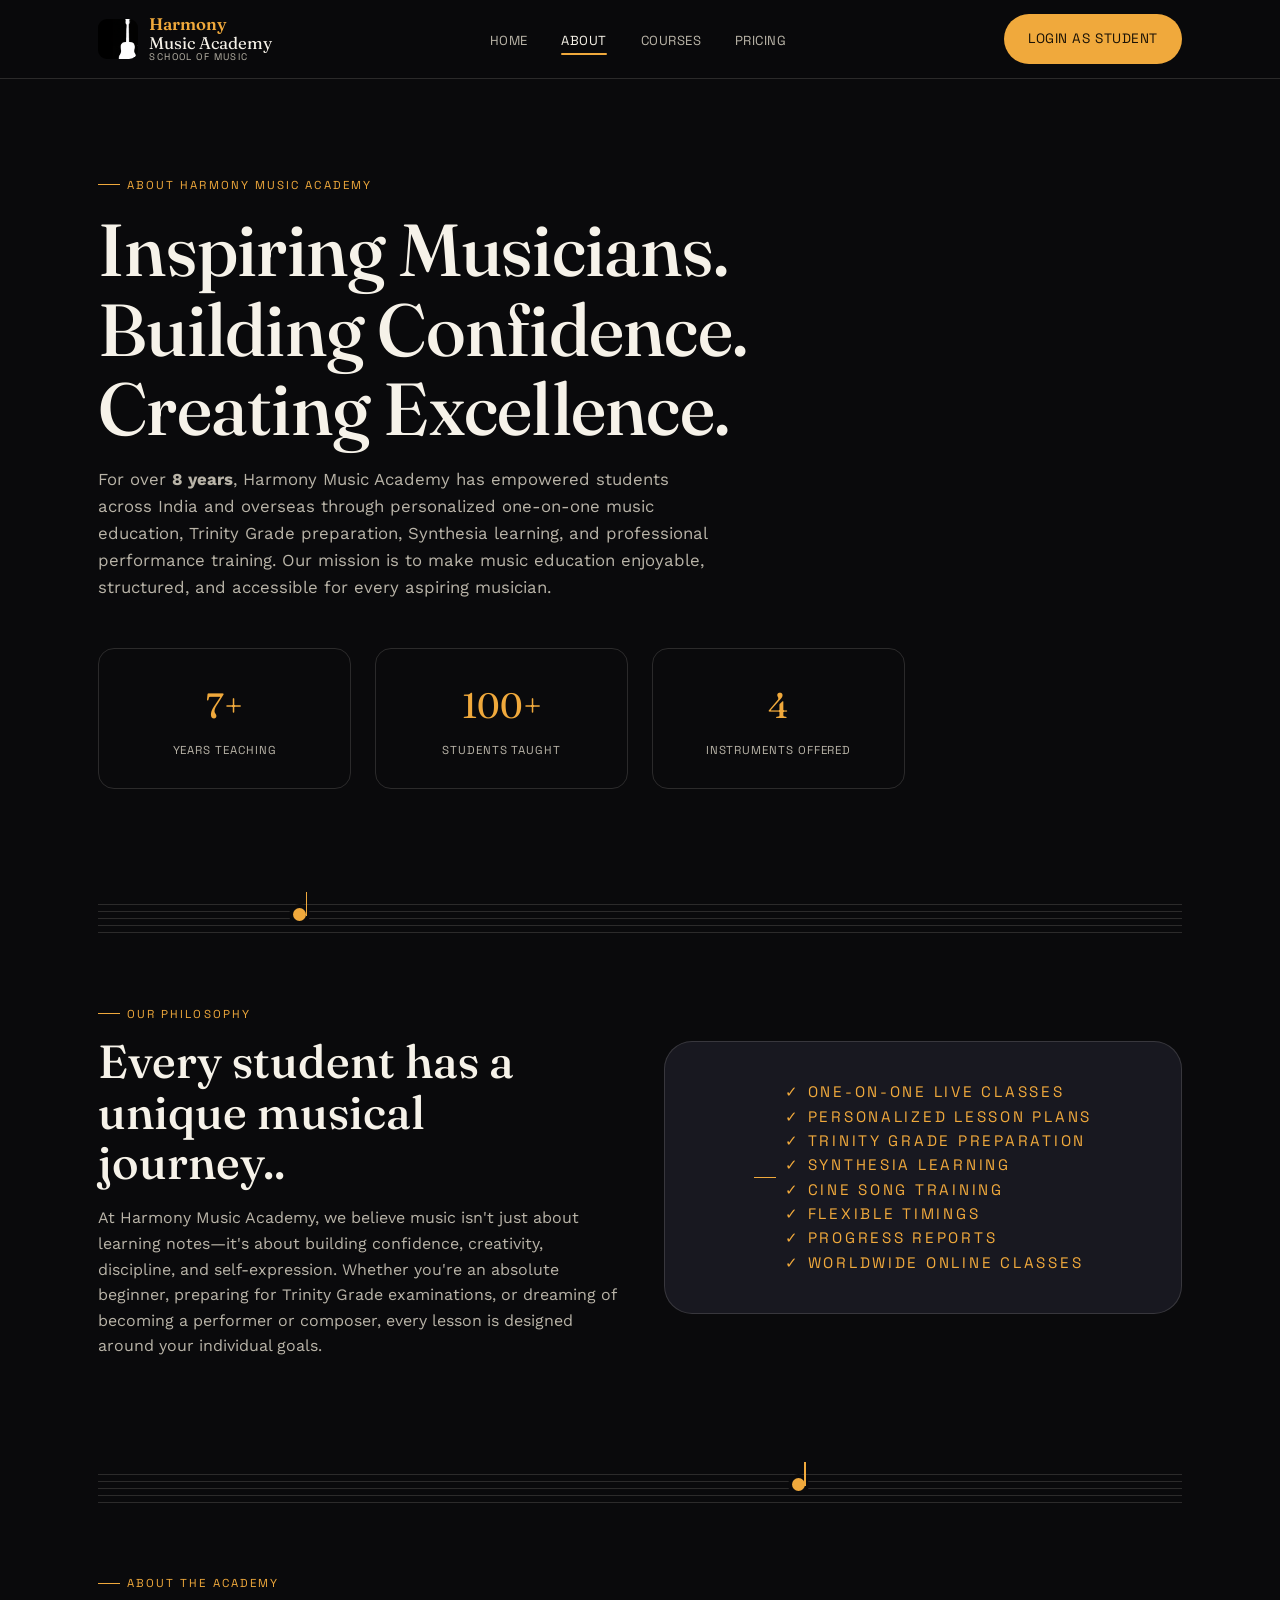
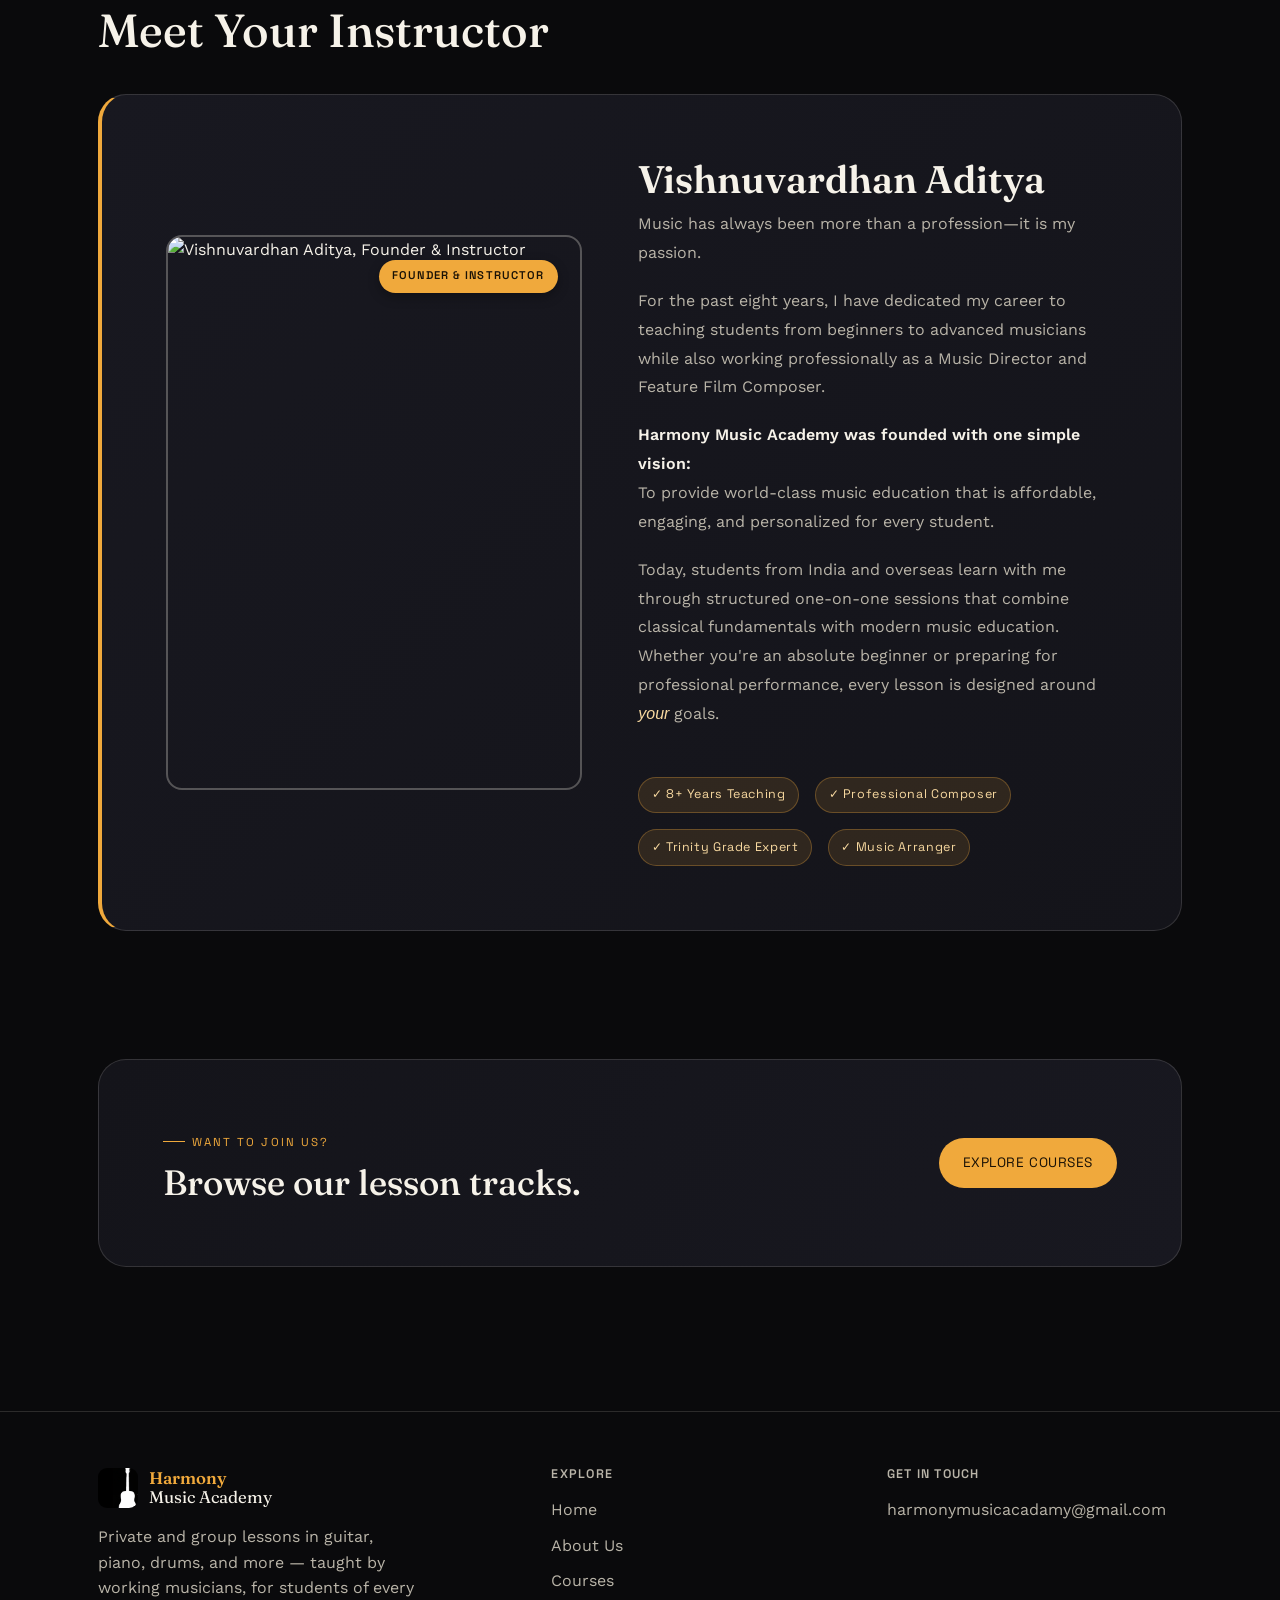
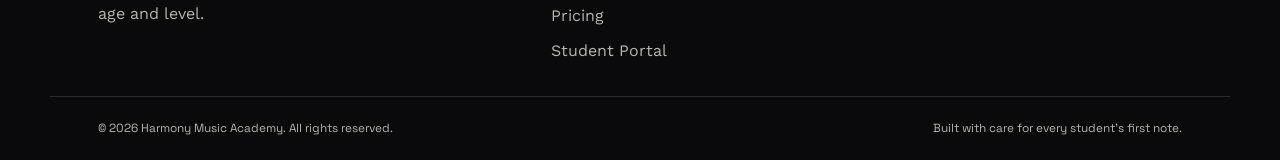
==== commit e2bf7ae1: "Update about.html" ====
--- a/about.html
+++ b/about.html
@@ -120,7 +120,7 @@
             <div class="highlight-badge">✓ 8+ Years Teaching</div>
             <div class="highlight-badge">✓ Professional Composer</div>
             <div class="highlight-badge">✓ Trinity Grade Expert</div>
-            <div class="highlight-badge">✓ Synthesia Certified</div>
+            <div class="highlight-badge">✓ Music Arranger </div>
           </div>
         </div>
       </article>
--- a/css/style.css
+++ b/css/style.css
@@ -612,6 +612,92 @@
 .price-card ul li::before { content: '♪'; position: absolute; left: 0; color: var(--gold); }
 .price-card .btn { margin-top: 1.8rem; }
 
+/* ===================== SOLO FOUNDER SECTION ===================== */
+.founder-solo {
+  display: grid;
+  grid-template-columns: 1fr 1.15fr;
+  gap: 3.5rem;
+  align-items: center;
+  background: linear-gradient(135deg, var(--ink-card), var(--ink-raised));
+  border: 1px solid var(--line);
+  border-left: 4px solid var(--gold);
+  border-radius: var(--radius-lg);
+  padding: clamp(2.5rem, 5vw, 4rem);
+  overflow: hidden;
+}
+@media (max-width: 1000px) { .founder-solo { grid-template-columns: 1fr; gap: 2.5rem; border-left: 1px solid var(--line); border-top: 4px solid var(--gold); } }
+
+.founder-solo-image {
+  position: relative;
+  border-radius: var(--radius-md);
+  overflow: hidden;
+  border: 2px solid var(--line-strong);
+  aspect-ratio: 3/4;
+  min-height: 380px;
+}
+.founder-solo-image img {
+  width: 100%;
+  height: 100%;
+  object-fit: cover;
+  object-position: center top;
+}
+
+.founder-badge-large {
+  position: absolute;
+  top: 1.4rem;
+  right: 1.4rem;
+  background: var(--gold);
+  color: #1a1206;
+  font-family: var(--font-utility);
+  font-size: 0.7rem;
+  letter-spacing: 0.1em;
+  text-transform: uppercase;
+  padding: 0.7em 1.2em;
+  border-radius: 999px;
+  font-weight: 600;
+  box-shadow: 0 4px 12px rgba(0,0,0,0.3);
+}
+
+.founder-solo-content {
+  display: flex;
+  flex-direction: column;
+}
+.founder-solo-content h3 {
+  font-size: clamp(1.8rem, 3.5vw, 2.4rem);
+  margin-bottom: 0.6rem;
+}
+.founder-solo-content .bio {
+  font-size: 1rem;
+  line-height: 1.8;
+  color: var(--ivory-dim);
+  margin-bottom: 1.2rem;
+}
+.founder-solo-content .bio:first-of-type {
+  margin-top: 0;
+}
+.founder-solo-content .bio strong {
+  color: var(--ivory);
+  font-weight: 600;
+}
+.founder-solo-content .bio em {
+  color: var(--gold-soft);
+  font-style: italic;
+}
+
+.highlight-badge {
+  display: inline-flex;
+  align-items: center;
+  gap: 0.5em;
+  background: rgba(240, 169, 60, 0.12);
+  border: 1px solid rgba(240, 169, 60, 0.3);
+  color: var(--gold-soft);
+  font-family: var(--font-utility);
+  font-size: 0.78rem;
+  letter-spacing: 0.05em;
+  padding: 0.6em 1em;
+  border-radius: 999px;
+}
+
 /* ===================== ABOUT ===================== */
 .about-split {
   display: grid;
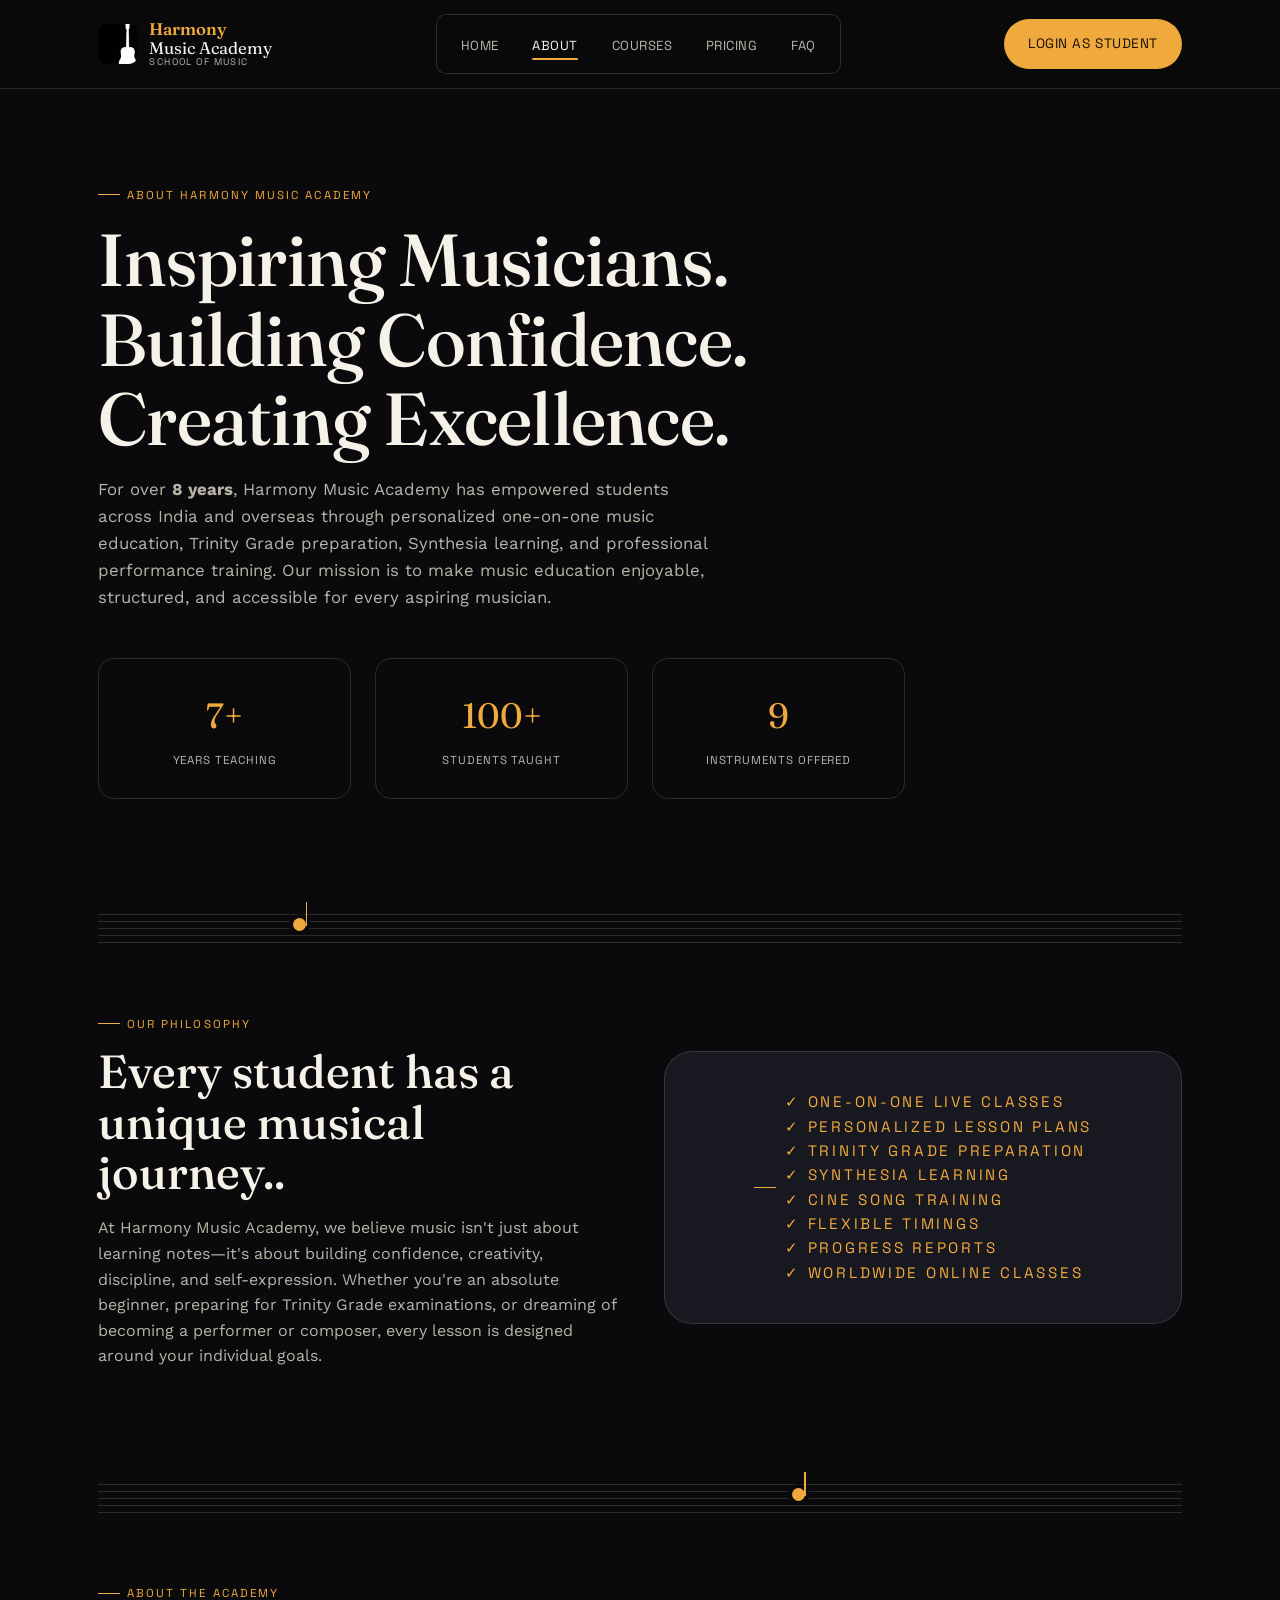
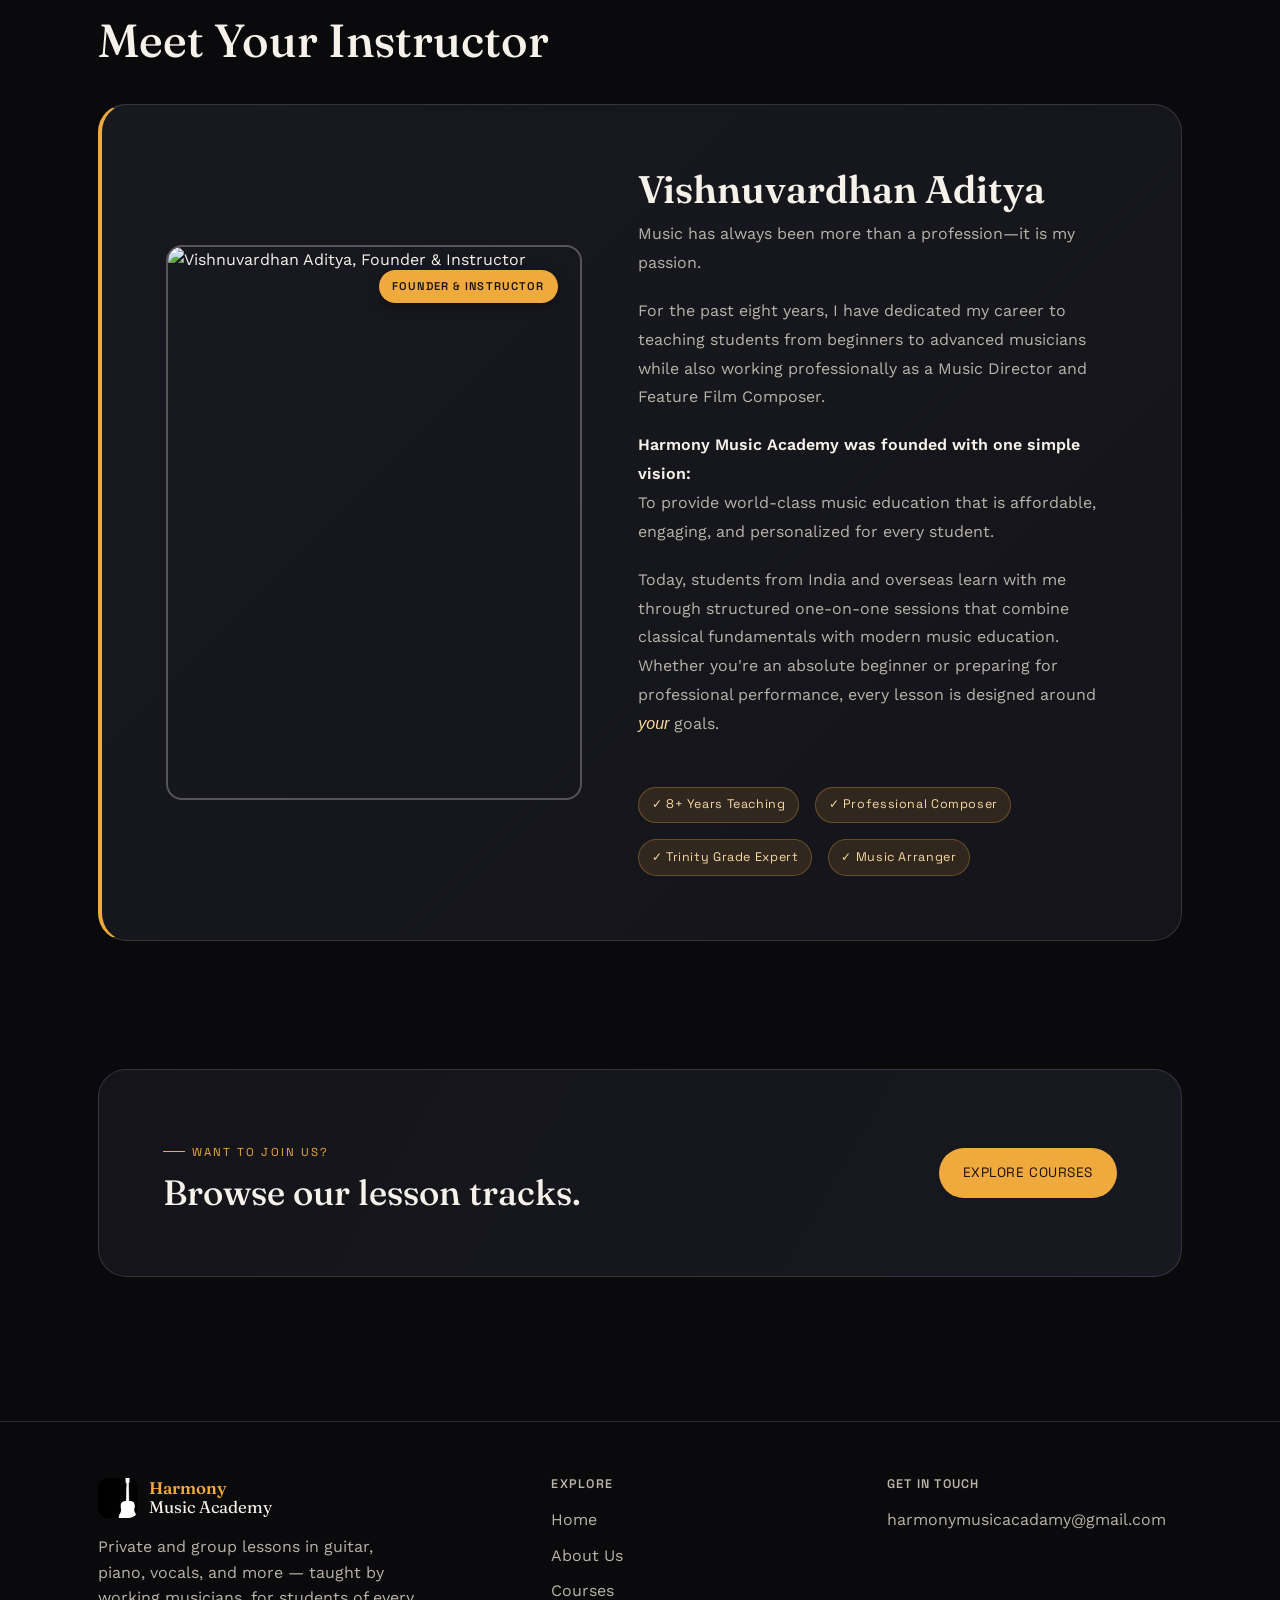
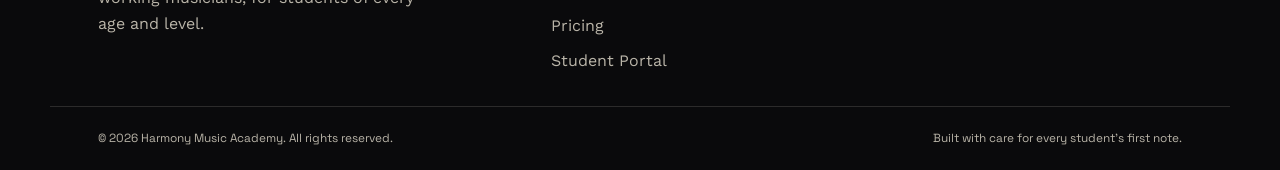
==== commit d9f7e8a2: "Update about.html" ====
--- a/about.html
+++ b/about.html
@@ -41,7 +41,7 @@
         <!-- EDIT ME: swap in your real numbers -->
         <div class="stat-card"><div class="num">7+</div><div class="label">Years teaching</div></div>
         <div class="stat-card"><div class="num">100+</div><div class="label">Students taught</div></div>
-        <div class="stat-card"><div class="num">4</div><div class="label">Instruments offered</div></div>
+        <div class="stat-card"><div class="num">9</div><div class="label">Instruments offered</div></div>
       </div>
     </section>
 
--- a/css/style.css
+++ b/css/style.css
@@ -109,6 +109,20 @@
   display: inline-block;
 }
 
+/* Video modal fix */
+#videoModalContent{
+    width:100%;
+    height:100%;
+    display:flex;
+}
+
+#videoModalContent iframe{
+    width:100%;
+    height:100%;
+    border:none;
+    display:block;
+}
+
 /* ===================== BUTTONS ===================== */
 .btn {
   font-family: var(--font-utility);
@@ -177,7 +191,12 @@
   align-items: center;
   gap: 2.1rem;
   list-style: none;
-  margin: 0; padding: 0;
+  margin: 0; 
+  padding: 1rem 1.5rem;
+  background: rgba(10, 10, 12, 0.95);
+  border: 1px solid var(--line);
+  border-radius: var(--radius-sm);
+  backdrop-filter: blur(10px);
 }
 .nav-links a {
   font-family: var(--font-utility);
@@ -207,12 +226,58 @@
 }
 
 @media (max-width: 880px) {
-  .nav-links { position: fixed; inset: 64px 0 0 0; flex-direction: column; justify-content: flex-start; padding: 2.5rem var(--gutter); gap: 1.6rem; background: var(--ink); transform: translateX(100%); transition: transform 0.4s var(--ease); }
-  .nav-links.open { transform: translateX(0); }
-  .nav-links a { font-size: 1.1rem; }
+  .nav-links { 
+    position: fixed; 
+    inset: 64px 0 0 0; 
+    flex-direction: column; 
+    align-items: flex-start;
+    justify-content: flex-start; 
+    padding: 2.5rem var(--gutter); 
+    gap: 1.6rem; 
+    background: linear-gradient(180deg, var(--ink), var(--ink-raised));
+    border: none;
+    border-radius: 0;
+    transform: translateX(100%); 
+    transition: transform 0.4s var(--ease);
+    backdrop-filter: none;
+    z-index: 99;
+    box-shadow: -4px 0 20px rgba(0, 0, 0, 0.9);
+    overflow-y: auto;
+    max-height: calc(100vh - 64px);
+  }
+  .nav-links.open { 
+    transform: translateX(0); 
+  }
+  .nav-links a { 
+    font-size: 1.1rem; 
+    width: 100%;
+    padding: 1.2rem 0;
+    border-bottom: 1px solid var(--line);
+    color: var(--ivory);
+  }
+  .nav-links a:hover {
+    color: var(--gold);
+  }
+  .nav-links a:last-child {
+    border-bottom: none;
+  }
   .nav-toggle { display: inline-flex; align-items: center; justify-content: center; }
   .nav-actions .btn-primary { display: none; }
-  .nav-links .mobile-portal-btn { display: inline-flex; margin-top: 0.5rem; }
+  .nav-links .mobile-portal-btn { display: inline-flex; margin-top: 1rem; width: 100%; justify-content: center; }
+}
+
+/* Mobile menu backdrop overlay */
+@media (max-width: 880px) {
+  .site-header::after {
+    content: '';
+    position: fixed;
+    inset: 0;
+    background: rgba(0, 0, 0, 0.5);
+    opacity: 0;
+    pointer-events: none;
+    transition: opacity 0.3s var(--ease);
+    z-index: 98;
+  }
 }
 @media (min-width: 881px) {
   .mobile-portal-btn { display: none; }
@@ -342,24 +407,65 @@
   font-size: 0.92rem;
 }
 
-/* ===================== TESTIMONIALS ===================== */
-.testi-grid {
-  display: grid;
-  grid-template-columns: repeat(3, 1fr);
-  gap: 1.4rem;
-}
-@media (max-width: 980px) { .testi-grid { grid-template-columns: repeat(2, 1fr); } }
-@media (max-width: 640px) { .testi-grid { grid-template-columns: 1fr; } }
+/* ===================== TESTIMONIALS CAROUSEL ===================== */
+.testi-carousel {
+  position: relative;
+  width: 100%;
+  overflow: hidden;
+  border-radius: var(--radius-md);
+  background: var(--ink-card);
+}
+
+.testi-carousel-track {
+  display: flex;
+  transition: transform 0.6s cubic-bezier(0.34, 1.56, 0.64, 1);
+  width: 100%;
+}
+
+.testi-slide {
+  flex: 0 0 100%;
+  padding: 2rem var(--gutter);
+  min-width: 100%;
+}
 
 .testi-card {
-  background: var(--ink-card);
-  border: 1px solid var(--line);
-  border-radius: var(--radius-md);
-  padding: 1.8rem;
-}
+  background: transparent;
+  border: none;
+  padding: 0;
+}
+
 .testi-card .stars { color: var(--gold); letter-spacing: 0.1em; font-size: 0.95rem; }
-.testi-card .quote { margin-top: 0.9rem; font-size: 0.97rem; color: var(--ivory); }
+.testi-card .quote { margin-top: 0.9rem; font-size: 0.97rem; color: var(--ivory); line-height: 1.7; }
 .testi-card .name { margin-top: 1.1rem; font-family: var(--font-utility); font-size: 0.78rem; letter-spacing: 0.05em; color: var(--ivory-dim); text-transform: uppercase; }
+
+.carousel-dots {
+  display: flex;
+  justify-content: center;
+  gap: 0.6rem;
+  padding: 1.2rem 1rem;
+  background: rgba(10, 10, 12, 0.5);
+  border-top: 1px solid var(--line);
+}
+
+.carousel-dots .dot {
+  width: 10px;
+  height: 10px;
+  border-radius: 50%;
+  background: var(--line-strong);
+  border: none;
+  cursor: pointer;
+  transition: all 0.3s var(--ease);
+}
+
+.carousel-dots .dot:hover {
+  background: var(--gold-soft);
+  transform: scale(1.2);
+}
+
+.carousel-dots .dot.active {
+  background: var(--gold);
+  transform: scale(1.3);
+}
 
 .testi-card { display: flex; flex-direction: column; }
 .testi-card .quote { flex: 1; }
@@ -431,30 +537,60 @@
 }
 
 .modal-overlay {
-  position: fixed; inset: 0;
-  background: rgba(5,5,7,0.88);
+  position: fixed; 
+  inset: 0;
+  background: rgba(0, 0, 0, 0.85);
   display: none;
   align-items: center;
   justify-content: center;
   z-index: 1000;
-  padding: var(--gutter);
-}
-.modal-overlay.open { display: flex; }
+  padding: 2rem;
+}
+.modal-overlay.open { 
+  display: flex; 
+}
+
 .modal-box {
-  width: min(900px, 100%);
+  width: 90vw;
+  max-width: 1000px;
   aspect-ratio: 16/9;
   background: #000;
   border-radius: var(--radius-md);
   overflow: hidden;
-  border: 1px solid var(--line-strong);
+  border: 2px solid var(--gold);
   position: relative;
-}
-.modal-box iframe { width: 100%; height: 100%; border: 0; }
+  box-shadow: 0 20px 60px rgba(0,0,0,0.9);
+}
+
+.modal-box iframe { 
+  width: 100%; 
+  height: 100%; 
+  border: 0; 
+  display: block;
+}
+
 .modal-close {
   position: absolute;
-  top: -3rem; right: 0;
-  background: none; border: 1px solid var(--line-strong); color: var(--ivory);
-  width: 38px; height: 38px; border-radius: 50%; cursor: pointer; font-size: 1rem;
+  top: -50px;
+  right: 0;
+  background: none; 
+  border: 1px solid var(--line-strong); 
+  color: var(--ivory);
+  width: 40px; 
+  height: 40px; 
+  border-radius: 50%; 
+  cursor: pointer; 
+  font-size: 1.2rem;
+  display: flex;
+  align-items: center;
+  justify-content: center;
+  transition: all 0.3s;
+}
+
+.modal-close:hover {
+  background: var(--gold);
+  color: #000;
+  border-color: var(--gold);
 }
 
 /* ===================== CTA BAND ===================== */
@@ -522,22 +658,85 @@
   background: var(--ink-card);
   border: 1px solid var(--line);
   border-radius: var(--radius-md);
-  padding: 1.9rem;
+  overflow: hidden;
   transition: border-color 0.3s, transform 0.3s var(--ease);
+  display: flex;
+  flex-direction: column;
 }
 .course-card:hover { border-color: var(--gold); transform: translateY(-4px); }
-.course-card .track {
+
+.course-image {
+  width: 100%;
+  height: 200px;
+  background: var(--ink-raised);
+  overflow: hidden;
+  border-bottom: 1px solid var(--line);
+}
+.course-image img {
+  width: 100%;
+  height: 100%;
+  object-fit: cover;
+  object-position: center;
+  transition: transform 0.4s var(--ease);
+}
+.course-card:hover .course-image img {
+  transform: scale(1.05);
+}
+
+.course-info {
+  padding: 1.6rem;
+  flex: 1;
+  display: flex;
+  flex-direction: column;
+}
+
+.course-info .track { 
+  font-family: var(--font-utility); 
+  font-size: 0.7rem; 
+  letter-spacing: 0.12em; 
+  text-transform: uppercase; 
+  color: var(--blue-note);
+  margin-bottom: 0.5rem;
+}
+
+.course-info h3 { 
+  margin: 0 0 1rem 0;
+  font-size: clamp(1.1rem, 2vw, 1.35rem);
+}
+
+.course-info .meta-list {
+  list-style: none;
+  margin: 0;
+  padding: 0;
+  display: flex;
+  flex-direction: column;
+  gap: 0.5rem;
+  flex: 1;
+}
+
+.course-info .meta-list li {
+  display: grid;
+  grid-template-columns: 110px 1fr;
+  gap: 1rem;
+  align-items: start;
+  font-size: 0.88rem;
+  border-top: 1px solid var(--line);
+  padding-top: 0.75rem;
+}
+
+.course-info .meta-list li span:first-child {
+  color: var(--ivory-dim);
   font-family: var(--font-utility);
-  font-size: 0.7rem;
-  letter-spacing: 0.12em;
+  font-size: 0.72rem;
   text-transform: uppercase;
-  color: var(--blue-note);
-}
-.course-card h3 { margin-top: 0.6rem; }
-.course-card .meta-list { list-style: none; margin: 1.1rem 0 0; padding: 0; display: flex; flex-direction: column; gap: 0.5rem; }
-.course-card .meta-list li { display: flex; justify-content: space-between; gap: 1rem; font-size: 0.88rem; border-top: 1px solid var(--line); padding-top: 0.5rem; }
-.course-card .meta-list li span:first-child { color: var(--ivory-dim); font-family: var(--font-utility); font-size: 0.72rem; text-transform: uppercase; letter-spacing: 0.05em; }
-.course-card .meta-list li span:last-child { color: var(--ivory); text-align: right; }
+  letter-spacing: 0.05em;
+}
+
+.course-info .meta-list li span:last-child {
+  color: var(--ivory);
+  text-align: left;
+  line-height: 1.6;
+}
 
 /* ===================== REGIONAL PRICING SELECTOR ===================== */
 .region-selector {
@@ -698,7 +897,93 @@
   border-radius: 999px;
 }
 
-/* ===================== ABOUT ===================== */
+/* ===================== FAQ ACCORDION ===================== */
+.faq-item {
+  border-bottom: 1px solid var(--line);
+  transition: background 0.3s var(--ease);
+}
+.faq-item:last-child {
+  border-bottom: none;
+}
+
+.faq-question {
+  width: 100%;
+  background: transparent;
+  border: none;
+  padding: 1.4rem 0;
+  text-align: left;
+  cursor: pointer;
+  display: flex;
+  justify-content: space-between;
+  align-items: center;
+  gap: 1rem;
+  transition: all 0.3s var(--ease);
+  font-family: var(--font-body);
+  font-size: 1.02rem;
+  color: var(--ivory);
+  font-weight: 500;
+}
+.faq-question:hover {
+  color: var(--gold);
+  padding-left: 0.8rem;
+  padding-right: -0.8rem;
+}
+.faq-question:focus-visible {
+  outline: 2px solid var(--gold);
+  outline-offset: 3px;
+}
+
+.faq-text {
+  flex: 1;
+  text-align: left;
+}
+
+.faq-toggle {
+  display: inline-flex;
+  align-items: center;
+  justify-content: center;
+  width: 32px;
+  height: 32px;
+  background: var(--ink-raised);
+  border: 1px solid var(--line-strong);
+  border-radius: 50%;
+  color: var(--gold);
+  font-size: 1.2rem;
+  flex-shrink: 0;
+  transition: all 0.3s var(--ease);
+}
+.faq-question:hover .faq-toggle {
+  background: rgba(240, 169, 60, 0.12);
+  border-color: var(--gold);
+}
+.faq-question.open .faq-toggle {
+  transform: rotate(45deg);
+  background: rgba(240, 169, 60, 0.2);
+}
+
+.faq-answer {
+  overflow: hidden;
+  transition: max-height 0.4s var(--ease);
+}
+
+.faq-answer-content {
+  padding: 0 0 1.4rem 0;
+  color: var(--ivory-dim);
+  line-height: 1.75;
+  font-size: 0.98rem;
+}
+
+/* ===================== FAQ CONTAINER ===================== */
+.faq-container {
+  background: var(--ink-card);
+  border: 1px solid var(--line);
+  border-radius: var(--radius-md);
+  padding: clamp(1.5rem, 3vw, 2.5rem);
+  max-width: 800px;
+  margin: 0 auto;
+}
+
+/* ===================== FAQ PAGE ===================== */
 .about-split {
   display: grid;
   grid-template-columns: 1fr 1fr;
